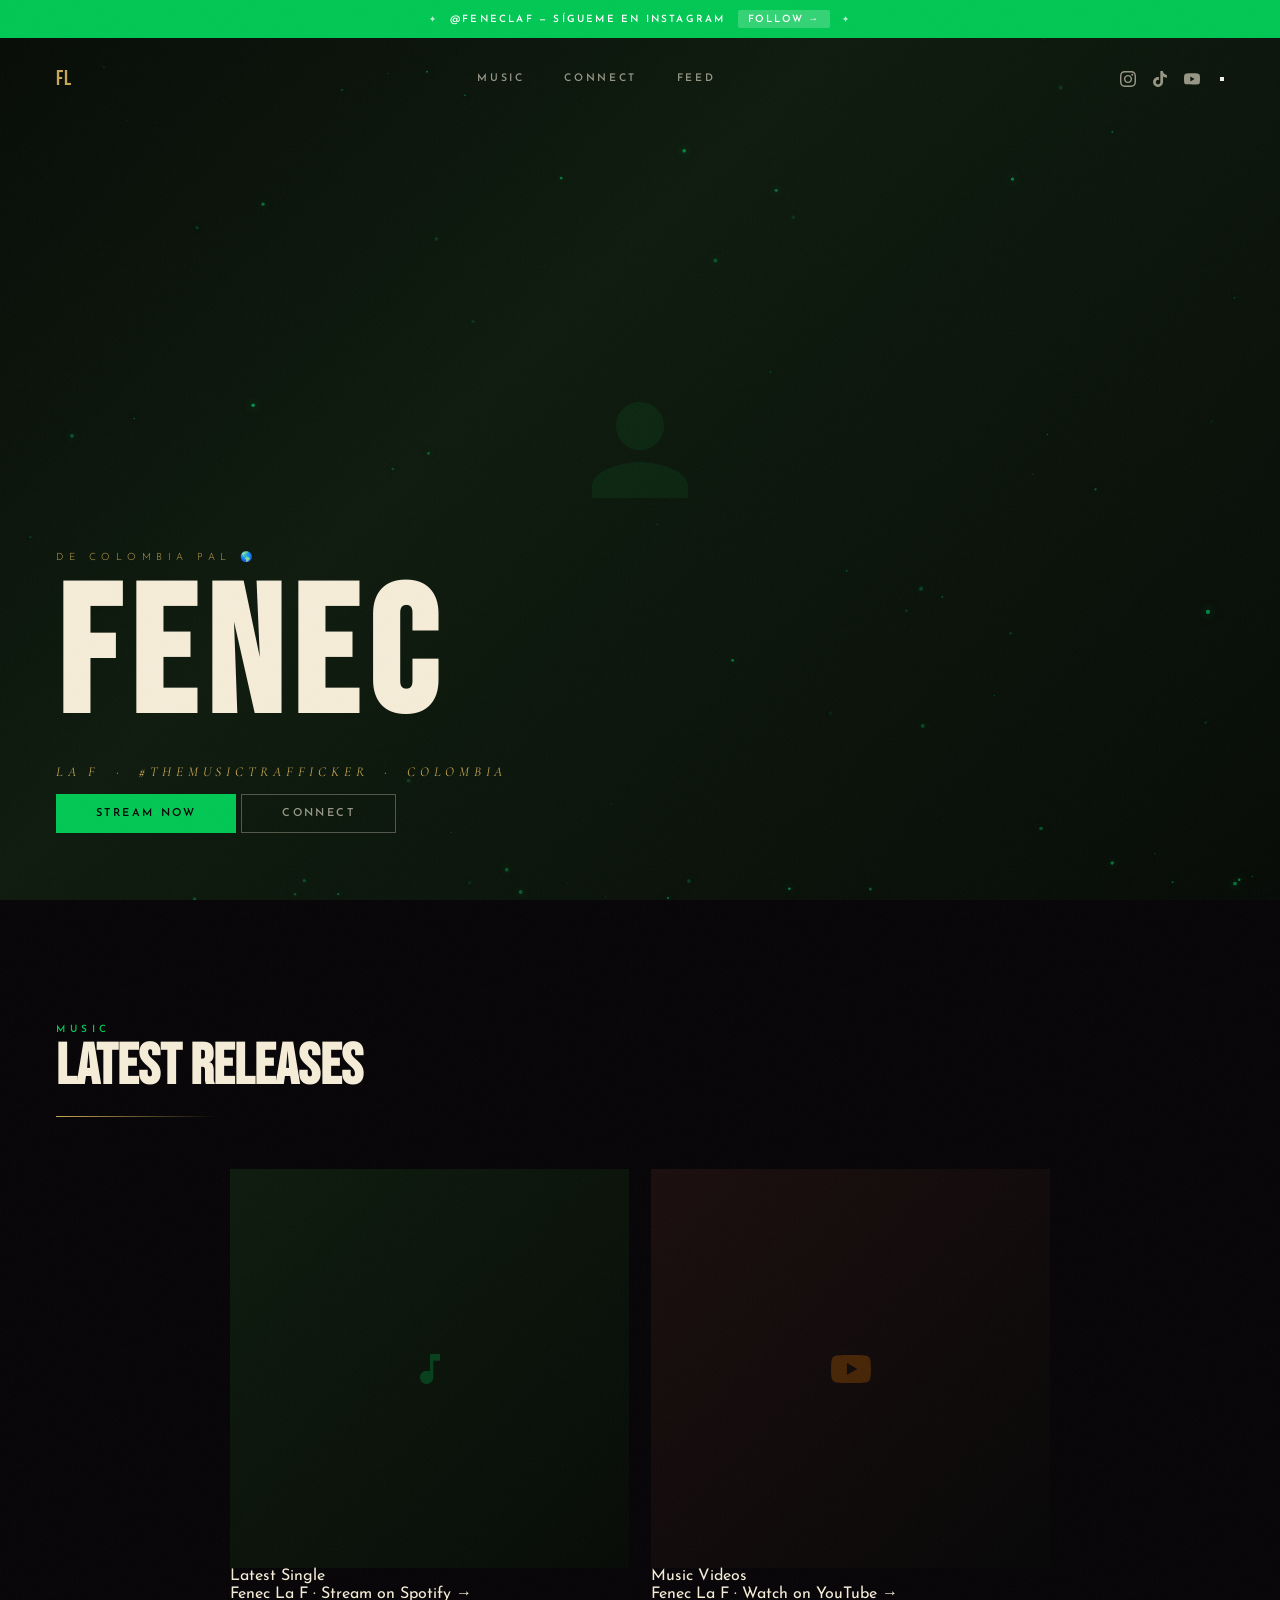
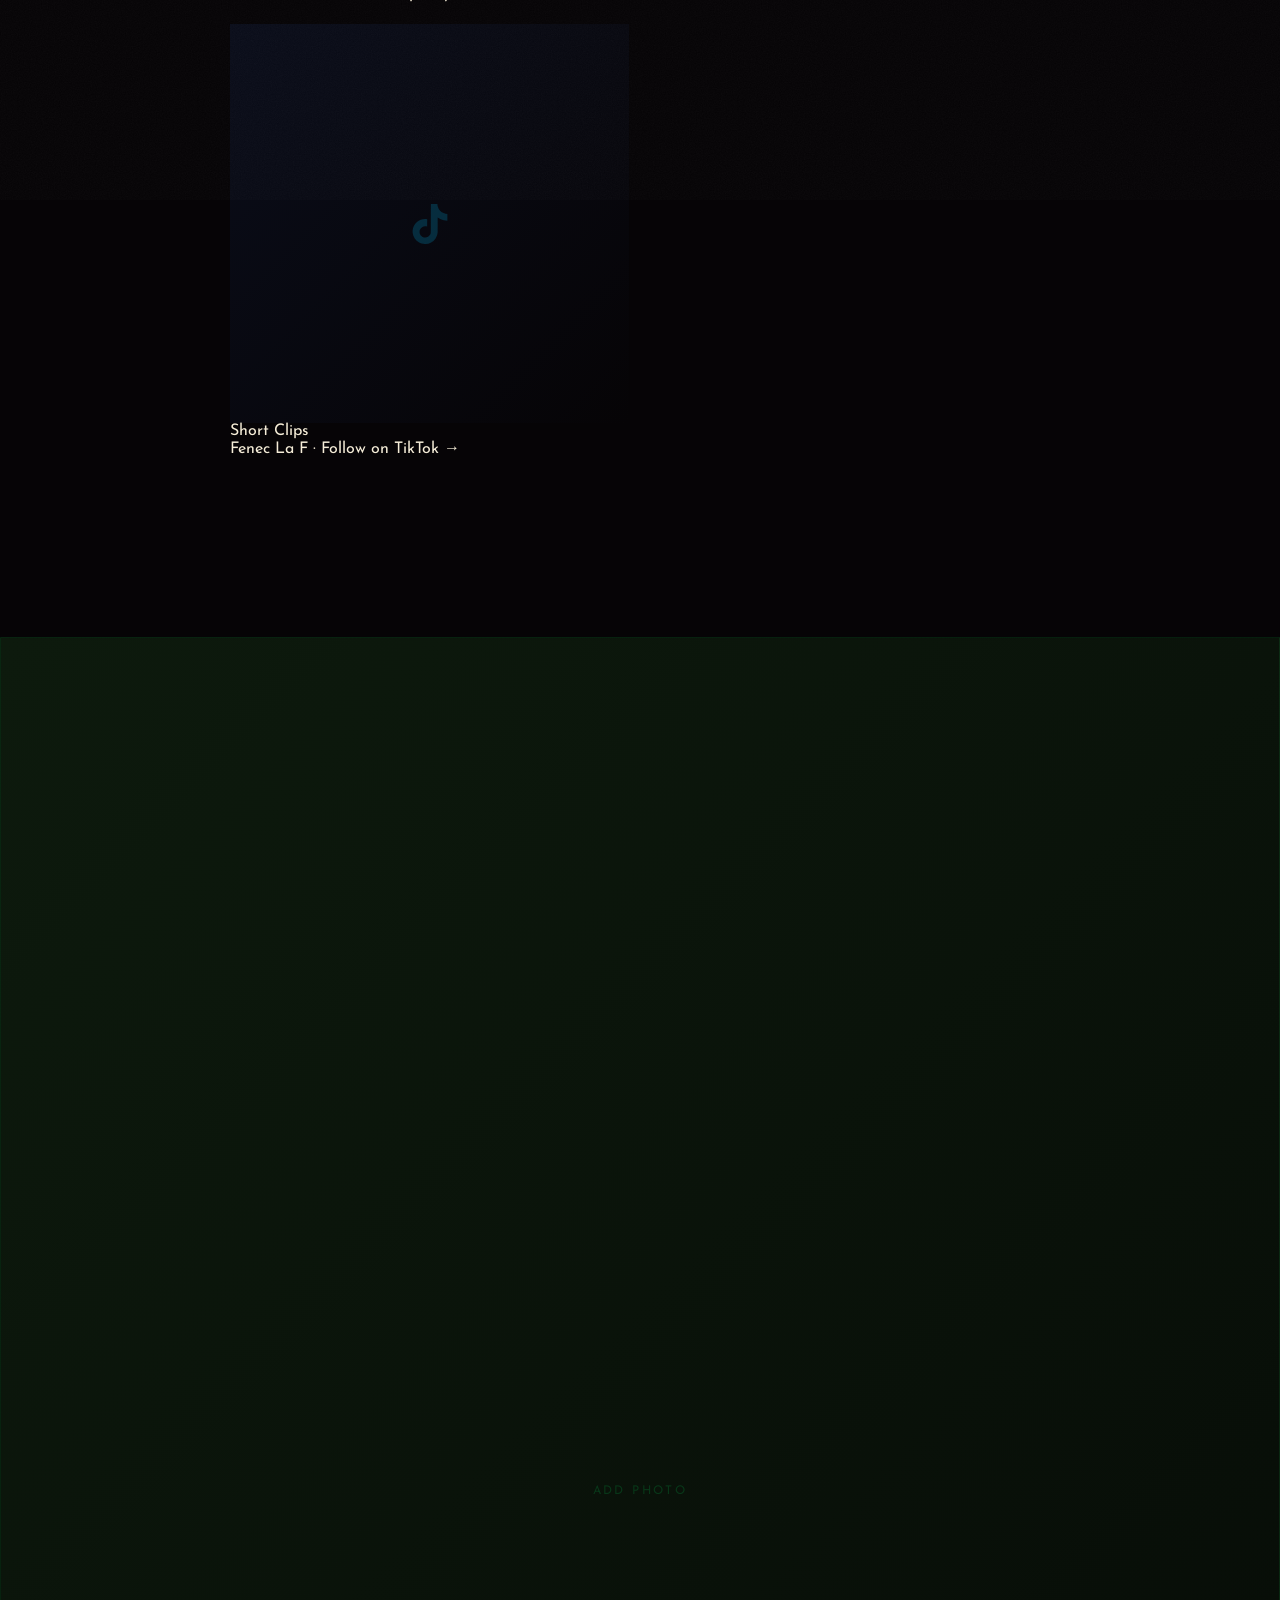
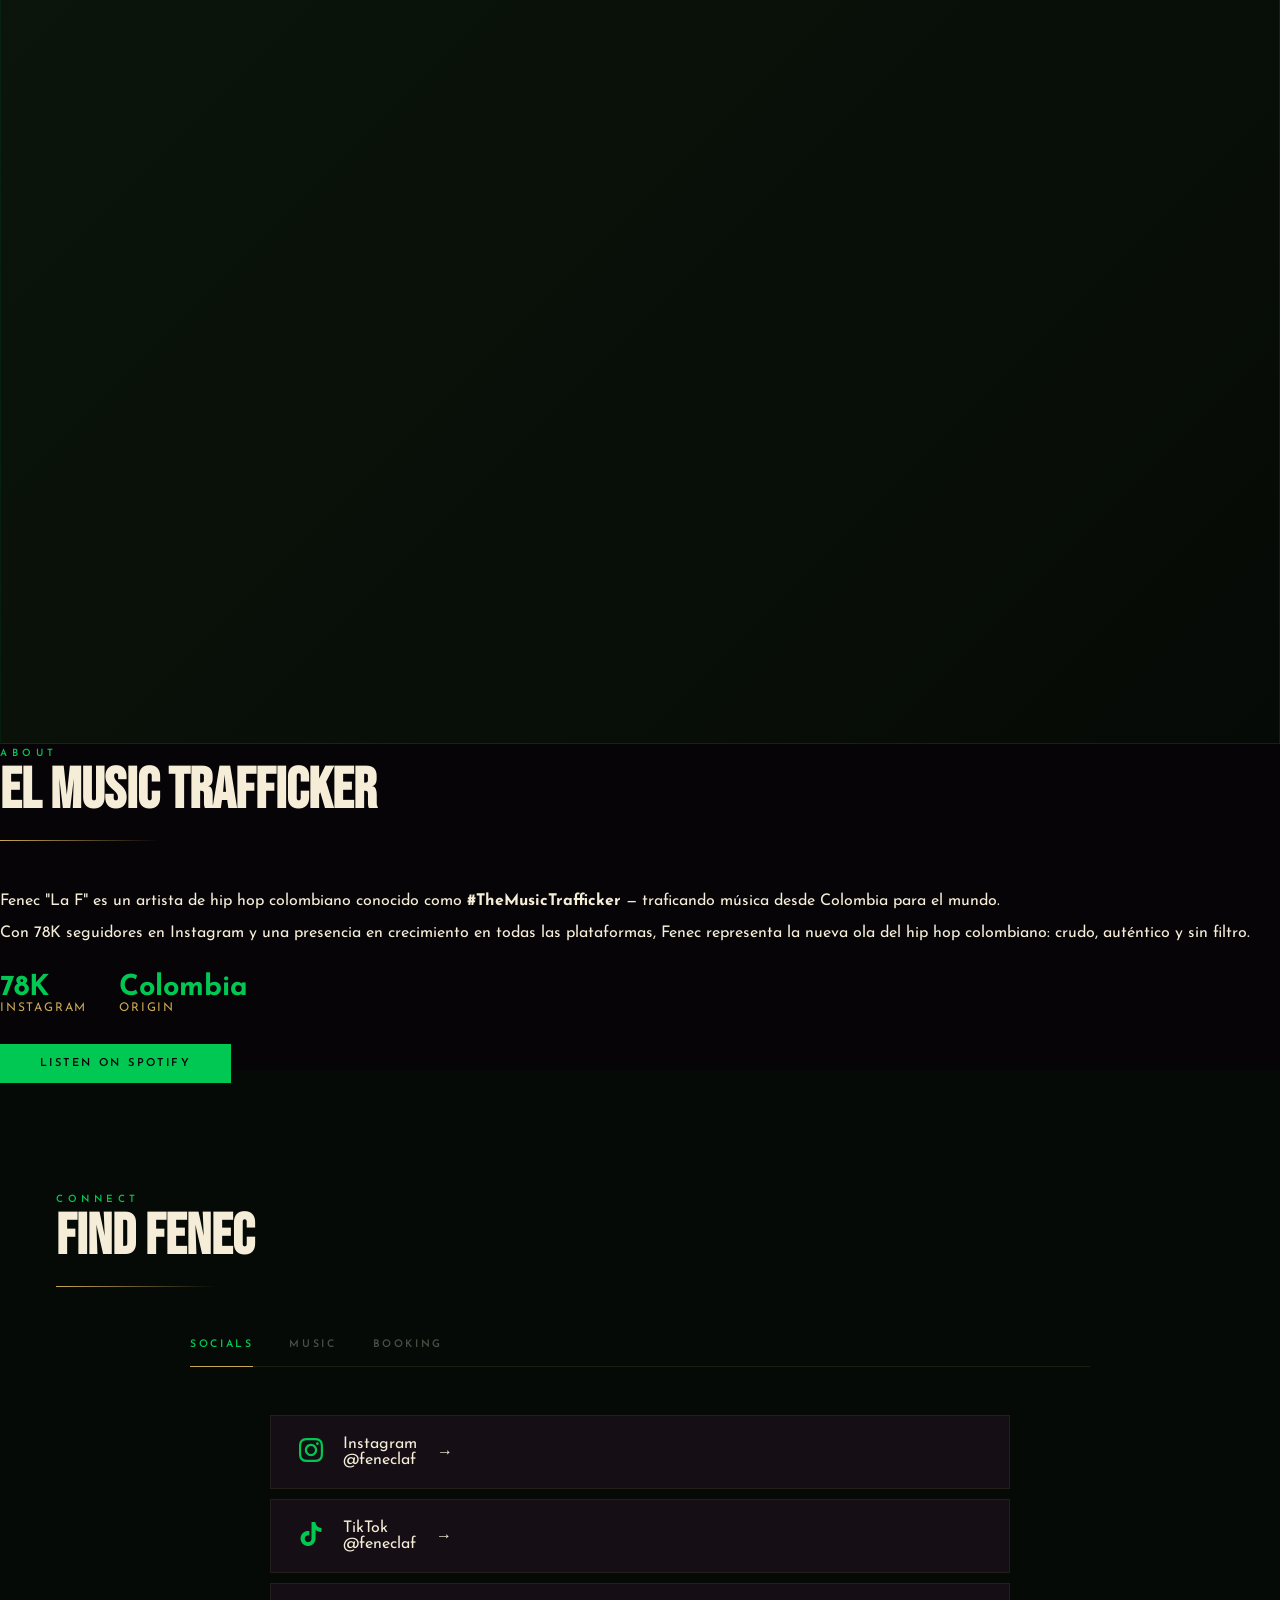
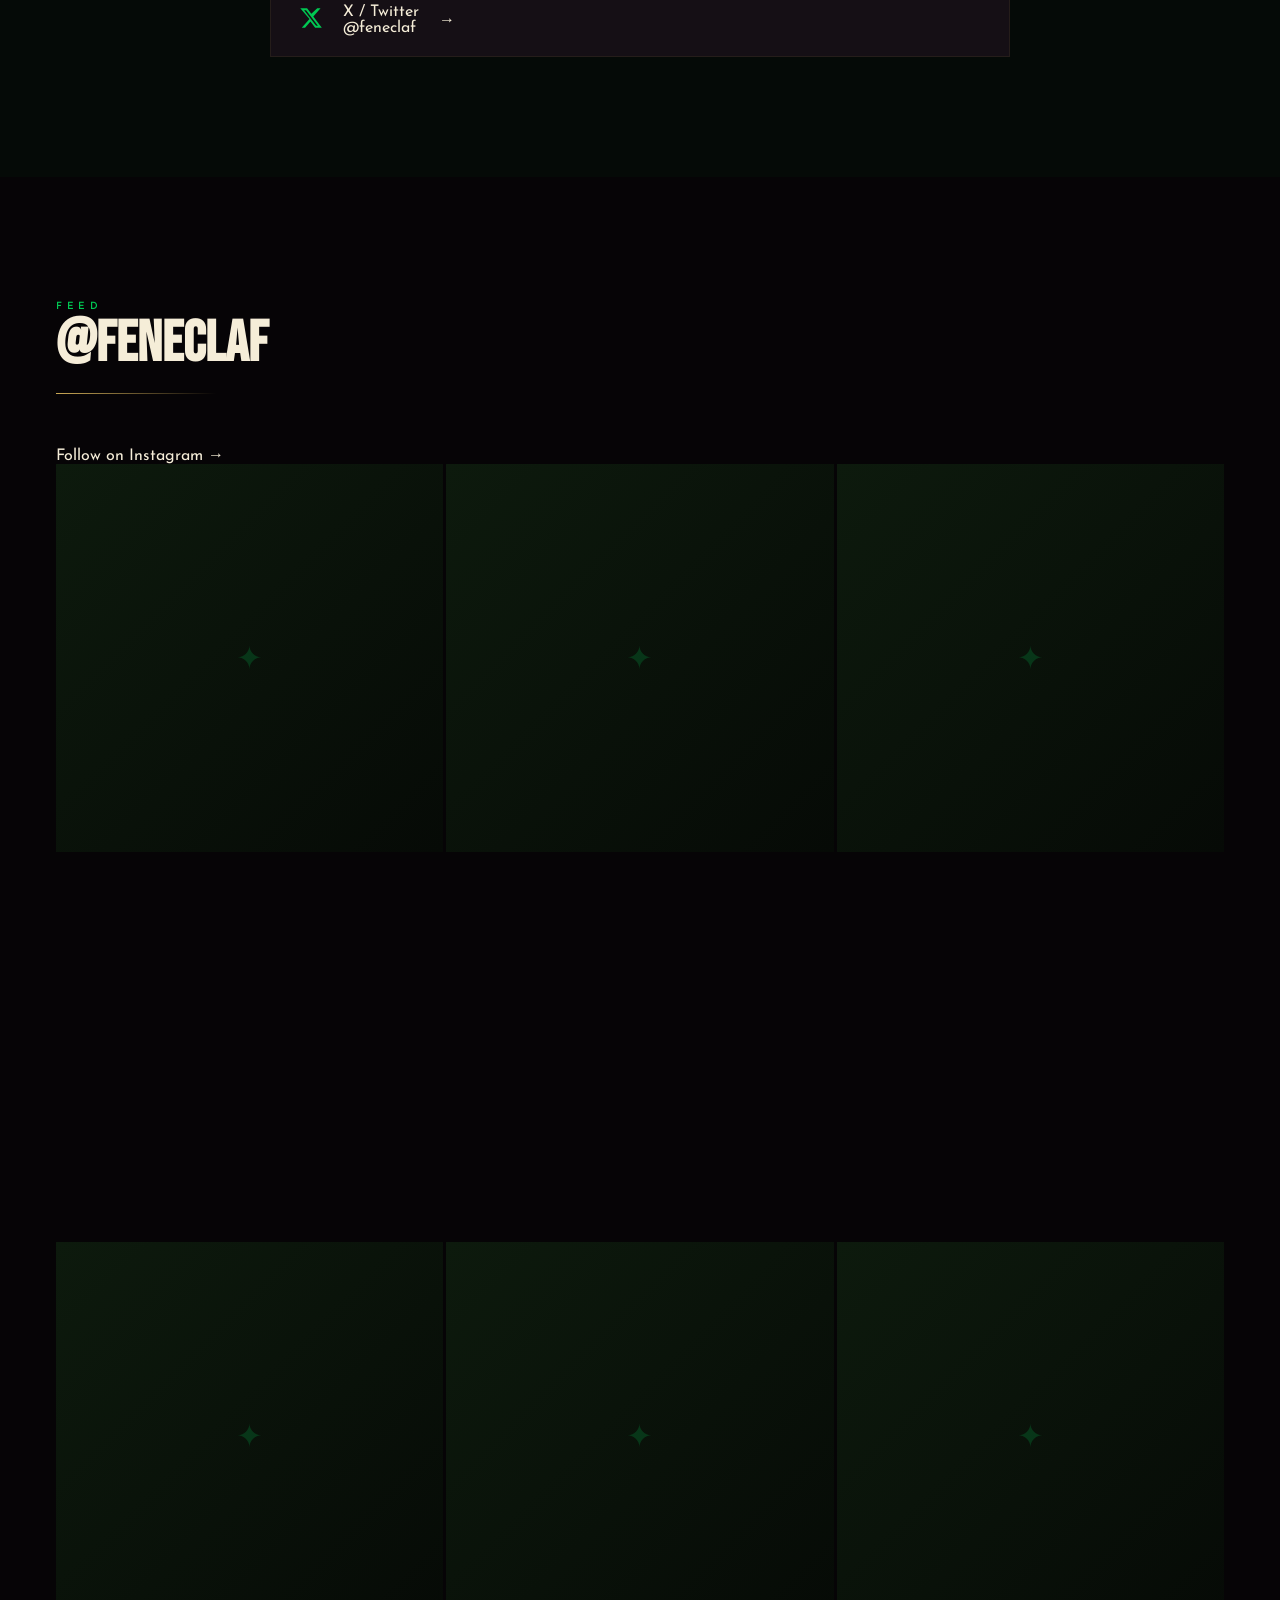
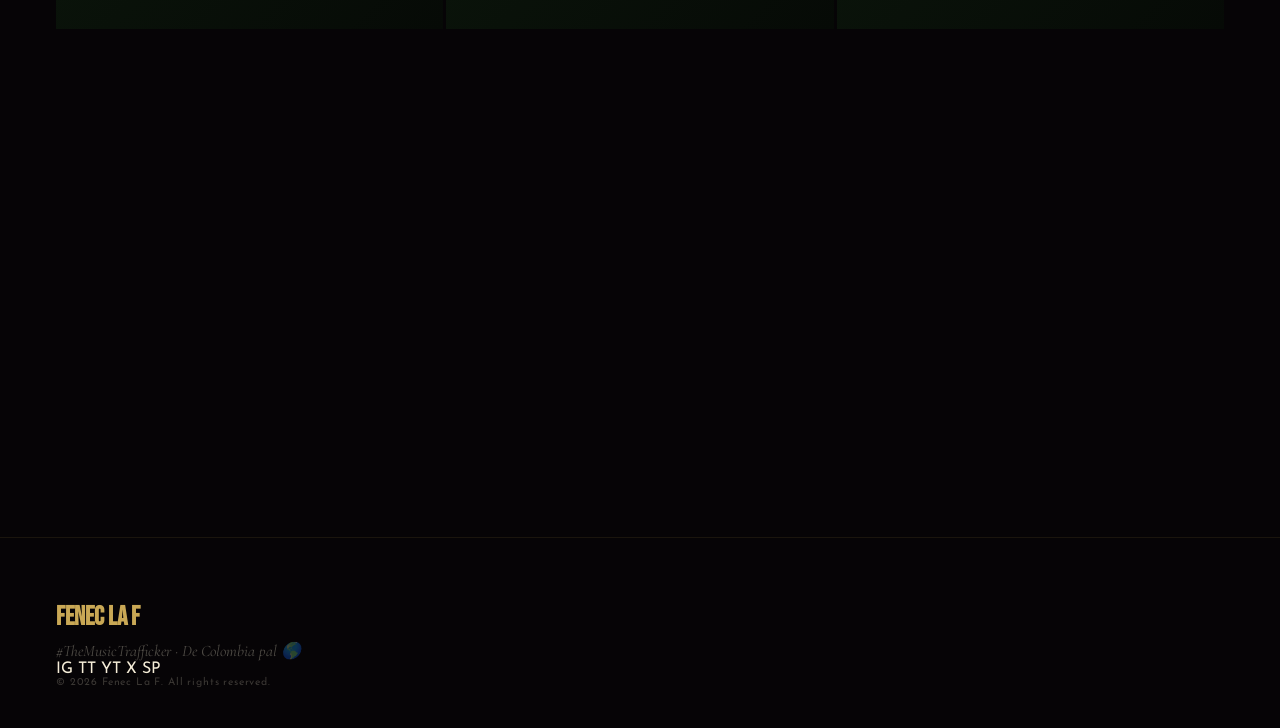
==== fenec-site/index.html @ 01620fe0 "Add fenec-site: complete reskin for Fenec La F Dark green urban palette, all social links confirmed:" ====
<!DOCTYPE html>
<html lang="en">
<head>
  <meta charset="UTF-8">
  <meta name="viewport" content="width=device-width, initial-scale=1.0">
  <title>Fenec La F — Official</title>
  <meta name="description" content="Official website of Fenec 'La F' — Recording Artist from Colombia · #TheMusicTrafficker">
  <meta property="og:title" content="Fenec La F">
  <meta property="og:description" content="Recording Artist · #TheMusicTrafficker · De Colombia pal 🌎">
  <meta property="og:image" content="images/fenec-hero.jpg">
  <meta name="theme-color" content="#060406">

  <link rel="preconnect" href="https://fonts.googleapis.com">
  <link rel="preconnect" href="https://fonts.gstatic.com" crossorigin>
  <link href="https://fonts.googleapis.com/css2?family=Bebas+Neue&family=Cinzel+Decorative:wght@400;700;900&family=Cormorant+Garamond:ital,wght@0,300;0,400;0,600;1,300;1,400;1,600&family=Josefin+Sans:wght@300;400;600&display=swap" rel="stylesheet">
  <link rel="stylesheet" href="css/style.css">
  <style>
    /* ── FENEC OVERRIDES ── */
    :root {
      --green:      #00C853;
      --green-dim:  rgba(0,200,83,0.12);
      --green-glow: rgba(0,200,83,0.40);
    }
    .top-bar { background: var(--green); }
    .hero-name { font-family: 'Bebas Neue', sans-serif; letter-spacing: 0.06em; font-size: clamp(4rem, 14vw, 13rem); }
    .hero-tagline { letter-spacing: 0.35em; font-size: clamp(0.65rem, 1.5vw, 0.85rem); color: var(--gold); text-transform: uppercase; }
    .hero-bg { background: linear-gradient(180deg, #060a06 0%, #0a120a 100%); }
    #cursor { background: var(--green); }
    #cursor-outer { border-color: rgba(0,200,83,0.5); }
    #cursor.link-hover { background: var(--gold); }
    #cursor-outer.link-hover { border-color: rgba(201,168,85,0.5); }
    .section-label { color: var(--green); border-color: var(--green); }
    .btn-primary { background: var(--green); color: #060406; }
    .btn-primary:hover { background: var(--gold); }
    .links-tab.active { border-color: var(--green); color: var(--green); }
    .link-card:hover { border-color: rgba(0,200,83,0.4); }
    .link-card-icon { color: var(--green); }
    .feed-item::after { background: linear-gradient(to top, rgba(0,200,83,0.18), transparent); }
    .music-card:hover { border-color: rgba(0,200,83,0.35); }
    .stat-num { color: var(--green); }
    /* Hero placeholder bg */
    .hero-bg-placeholder {
      position: absolute; inset: 0;
      background: linear-gradient(135deg, #060a06 0%, #0d1a0d 40%, #060a06 100%);
      display: flex; align-items: center; justify-content: center;
    }
    /* Feed placeholder */
    .feed-placeholder {
      width: 100%; aspect-ratio: 1;
      background: linear-gradient(135deg, #0d1a0d, #060a06);
      display: flex; align-items: center; justify-content: center;
      color: rgba(0,200,83,0.2); font-size: 2rem;
    }
  </style>
</head>
<body>

  <div class="grain" aria-hidden="true"></div>
  <div id="cursor" aria-hidden="true"></div>
  <div id="cursor-outer" aria-hidden="true"></div>

  <!-- TOP BAR -->
  <div class="top-bar">
    <a href="https://www.instagram.com/feneclaf/" target="_blank" rel="noopener" class="top-bar-link">
      <span class="top-bar-star">✦</span>
      <span>@feneclaf — Sígueme en Instagram</span>
      <span class="top-bar-cta">Follow →</span>
      <span class="top-bar-star">✦</span>
    </a>
  </div>

  <!-- NAV -->
  <nav id="nav">
    <a href="#" class="nav-logo">FL</a>
    <div class="nav-links">
      <a href="#music">Music</a>
      <a href="#links">Connect</a>
      <a href="#feed">Feed</a>
    </div>
    <div class="nav-right">
      <div class="nav-socials">
        <a href="https://www.instagram.com/feneclaf/" class="nav-social-icon" target="_blank" rel="noopener" title="Instagram">
          <svg viewBox="0 0 24 24" fill="currentColor" width="16" height="16"><path d="M12 2.163c3.204 0 3.584.012 4.85.07 3.252.148 4.771 1.691 4.919 4.919.058 1.265.069 1.645.069 4.849 0 3.205-.012 3.584-.069 4.849-.149 3.225-1.664 4.771-4.919 4.919-1.266.058-1.644.07-4.85.07-3.204 0-3.584-.012-4.849-.07-3.26-.149-4.771-1.699-4.919-4.92-.058-1.265-.07-1.644-.07-4.849 0-3.204.013-3.583.07-4.849.149-3.227 1.664-4.771 4.919-4.919 1.266-.057 1.645-.069 4.849-.069zm0-2.163c-3.259 0-3.667.014-4.947.072-4.358.2-6.78 2.618-6.98 6.98-.059 1.281-.073 1.689-.073 4.948 0 3.259.014 3.668.072 4.948.2 4.358 2.618 6.78 6.98 6.98 1.281.058 1.689.072 4.948.072 3.259 0 3.668-.014 4.948-.072 4.354-.2 6.782-2.618 6.979-6.98.059-1.28.073-1.689.073-4.948 0-3.259-.014-3.667-.072-4.947-.196-4.354-2.617-6.78-6.979-6.98-1.281-.059-1.69-.073-4.949-.073zm0 5.838c-3.403 0-6.162 2.759-6.162 6.162s2.759 6.163 6.162 6.163 6.162-2.759 6.162-6.163c0-3.403-2.759-6.162-6.162-6.162zm0 10.162c-2.209 0-4-1.79-4-4 0-2.209 1.791-4 4-4s4 1.791 4 4c0 2.21-1.791 4-4 4zm6.406-11.845c-.796 0-1.441.645-1.441 1.44s.645 1.44 1.441 1.44c.795 0 1.439-.645 1.439-1.44s-.644-1.44-1.439-1.44z"/></svg>
        </a>
        <a href="https://www.tiktok.com/@feneclaf" class="nav-social-icon" target="_blank" rel="noopener" title="TikTok">
          <svg viewBox="0 0 24 24" fill="currentColor" width="16" height="16"><path d="M12.525.02c1.31-.02 2.61-.01 3.91-.02.08 1.53.63 3.09 1.75 4.17 1.12 1.11 2.7 1.62 4.24 1.79v4.03c-1.44-.05-2.89-.35-4.2-.97-.57-.26-1.1-.59-1.62-.93-.01 2.92.01 5.84-.02 8.75-.08 1.4-.54 2.79-1.35 3.94-1.31 1.92-3.58 3.17-5.91 3.21-1.43.08-2.86-.31-4.08-1.03-2.02-1.19-3.44-3.37-3.65-5.71-.02-.5-.03-1-.01-1.49.18-1.9 1.12-3.72 2.58-4.96 1.66-1.44 3.98-2.13 6.15-1.72.02 1.48-.04 2.96-.04 4.44-.99-.32-2.15-.23-3.02.37-.63.41-1.11 1.04-1.36 1.75-.21.51-.15 1.07-.14 1.61.24 1.64 1.82 3.02 3.5 2.87 1.12-.01 2.19-.66 2.77-1.61.19-.33.4-.67.41-1.06.1-1.79.06-3.57.07-5.36.01-4.03-.01-8.05.02-12.07z"/></svg>
        </a>
        <a href="https://youtube.com/@feneclaf" class="nav-social-icon" target="_blank" rel="noopener" title="YouTube">
          <svg viewBox="0 0 24 24" fill="currentColor" width="16" height="16"><path d="M23.498 6.186a3.016 3.016 0 0 0-2.122-2.136C19.505 3.545 12 3.545 12 3.545s-7.505 0-9.377.505A3.017 3.017 0 0 0 .502 6.186C0 8.07 0 12 0 12s0 3.93.502 5.814a3.016 3.016 0 0 0 2.122 2.136c1.871.505 9.376.505 9.376.505s7.505 0 9.377-.505a3.015 3.015 0 0 0 2.122-2.136C24 15.93 24 12 24 12s0-3.93-.502-5.814zM9.545 15.568V8.432L15.818 12l-6.273 3.568z"/></svg>
        </a>
      </div>
      <button id="mobileToggle" class="mobile-toggle" aria-label="Menu">
        <span></span><span></span><span></span>
      </button>
    </div>
  </nav>

  <!-- HERO -->
  <section class="hero" id="hero">
    <div class="hero-bg">
      <div class="hero-bg-placeholder">
        <!-- Replace with: <img src="images/fenec-hero.jpg" alt="Fenec La F" loading="eager"> -->
        <svg width="120" height="120" viewBox="0 0 24 24" fill="rgba(0,200,83,0.08)"><path d="M12 12c2.7 0 4.8-2.1 4.8-4.8S14.7 2.4 12 2.4 7.2 4.5 7.2 7.2 9.3 12 12 12zm0 2.4c-3.2 0-9.6 1.6-9.6 4.8v2.4h19.2v-2.4c0-3.2-6.4-4.8-9.6-4.8z"/></svg>
      </div>
    </div>
    <canvas id="particles"></canvas>
    <div class="hero-content">
      <p class="hero-eyebrow reveal">De Colombia pal 🌎</p>
      <h1 class="hero-name reveal">FENEC</h1>
      <p class="hero-tagline reveal">LA F &nbsp;·&nbsp; #TheMusicTrafficker &nbsp;·&nbsp; Colombia</p>
      <div class="hero-cta reveal">
        <a href="https://open.spotify.com/artist/7AUhL5r52TeFO0zLB1c1aC" target="_blank" rel="noopener" class="btn-primary">Stream Now</a>
        <a href="#links" class="btn-ghost">Connect</a>
      </div>
    </div>
    <div class="hero-scroll-hint" aria-hidden="true">
      <span>scroll</span>
      <div class="scroll-line"></div>
    </div>
  </section>

  <!-- MUSIC -->
  <section class="music section-pad" id="music">
    <div class="container">
      <div class="section-header reveal">
        <span class="section-label">Music</span>
        <h2 class="section-title">Latest Releases</h2>
      </div>
      <div class="music-grid">
        <a href="https://open.spotify.com/artist/7AUhL5r52TeFO0zLB1c1aC" target="_blank" rel="noopener" class="music-card reveal">
          <div class="music-art">
            <div class="music-art-placeholder" style="background:linear-gradient(135deg,#0d1a0d,#060a06);aspect-ratio:1;display:flex;align-items:center;justify-content:center;">
              <svg width="40" height="40" viewBox="0 0 24 24" fill="rgba(0,200,83,0.25)"><path d="M12 3v10.55c-.59-.34-1.27-.55-2-.55-2.21 0-4 1.79-4 4s1.79 4 4 4 4-1.79 4-4V7h4V3h-6z"/></svg>
            </div>
          </div>
          <div class="music-info">
            <p class="music-title">Latest Single</p>
            <p class="music-meta">Fenec La F · Stream on Spotify →</p>
          </div>
        </a>
        <a href="https://youtube.com/@feneclaf" target="_blank" rel="noopener" class="music-card reveal">
          <div class="music-art">
            <div class="music-art-placeholder" style="background:linear-gradient(135deg,#1a0d0d,#060606);aspect-ratio:1;display:flex;align-items:center;justify-content:center;">
              <svg width="40" height="40" viewBox="0 0 24 24" fill="rgba(200,100,0,0.3)"><path d="M23.498 6.186a3.016 3.016 0 0 0-2.122-2.136C19.505 3.545 12 3.545 12 3.545s-7.505 0-9.377.505A3.017 3.017 0 0 0 .502 6.186C0 8.07 0 12 0 12s0 3.93.502 5.814a3.016 3.016 0 0 0 2.122 2.136c1.871.505 9.376.505 9.376.505s7.505 0 9.377-.505a3.015 3.015 0 0 0 2.122-2.136C24 15.93 24 12 24 12s0-3.93-.502-5.814zM9.545 15.568V8.432L15.818 12l-6.273 3.568z"/></svg>
            </div>
          </div>
          <div class="music-info">
            <p class="music-title">Music Videos</p>
            <p class="music-meta">Fenec La F · Watch on YouTube →</p>
          </div>
        </a>
        <a href="https://www.tiktok.com/@feneclaf" target="_blank" rel="noopener" class="music-card reveal">
          <div class="music-art">
            <div class="music-art-placeholder" style="background:linear-gradient(135deg,#0a0d1a,#060406);aspect-ratio:1;display:flex;align-items:center;justify-content:center;">
              <svg width="40" height="40" viewBox="0 0 24 24" fill="rgba(0,150,200,0.25)"><path d="M12.525.02c1.31-.02 2.61-.01 3.91-.02.08 1.53.63 3.09 1.75 4.17 1.12 1.11 2.7 1.62 4.24 1.79v4.03c-1.44-.05-2.89-.35-4.2-.97-.57-.26-1.1-.59-1.62-.93-.01 2.92.01 5.84-.02 8.75-.08 1.4-.54 2.79-1.35 3.94-1.31 1.92-3.58 3.17-5.91 3.21-1.43.08-2.86-.31-4.08-1.03-2.02-1.19-3.44-3.37-3.65-5.71-.02-.5-.03-1-.01-1.49.18-1.9 1.12-3.72 2.58-4.96 1.66-1.44 3.98-2.13 6.15-1.72.02 1.48-.04 2.96-.04 4.44-.99-.32-2.15-.23-3.02.37-.63.41-1.11 1.04-1.36 1.75-.21.51-.15 1.07-.14 1.61.24 1.64 1.82 3.02 3.5 2.87 1.12-.01 2.19-.66 2.77-1.61.19-.33.4-.67.41-1.06.1-1.79.06-3.57.07-5.36.01-4.03-.01-8.05.02-12.07z"/></svg>
            </div>
          </div>
          <div class="music-info">
            <p class="music-title">Short Clips</p>
            <p class="music-meta">Fenec La F · Follow on TikTok →</p>
          </div>
        </a>
      </div>
    </div>
  </section>

  <!-- BIO -->
  <section class="editorial section-pad" id="bio">
    <div class="container editorial-grid">
      <div class="editorial-img reveal">
        <div style="width:100%;aspect-ratio:3/4;background:linear-gradient(135deg,#0d1a0d,#060a06);display:flex;align-items:center;justify-content:center;border:1px solid rgba(0,200,83,0.1);">
          <!-- Replace with: <img src="images/fenec-editorial.jpg" alt="Fenec La F"> -->
          <span style="color:rgba(0,200,83,0.2);font-size:0.75rem;letter-spacing:0.2em;text-transform:uppercase;">Add Photo</span>
        </div>
      </div>
      <div class="editorial-text reveal">
        <span class="section-label">About</span>
        <h2 class="section-title">El Music Trafficker</h2>
        <p class="editorial-body">
          Fenec "La F" es un artista de hip hop colombiano conocido como <strong>#TheMusicTrafficker</strong> — traficando música desde Colombia para el mundo.
        </p>
        <p class="editorial-body" style="margin-top:1rem;">
          Con 78K seguidores en Instagram y una presencia en crecimiento en todas las plataformas, Fenec representa la nueva ola del hip hop colombiano: crudo, auténtico y sin filtro.
        </p>
        <div class="editorial-stats" style="margin-top:2rem;display:flex;gap:2rem;">
          <div>
            <p class="stat-num" style="font-size:1.8rem;font-weight:700;color:var(--green);">78K</p>
            <p style="font-size:0.75rem;letter-spacing:0.15em;color:var(--gold);text-transform:uppercase;">Instagram</p>
          </div>
          <div>
            <p class="stat-num" style="font-size:1.8rem;font-weight:700;color:var(--green);">Colombia</p>
            <p style="font-size:0.75rem;letter-spacing:0.15em;color:var(--gold);text-transform:uppercase;">Origin</p>
          </div>
        </div>
        <div style="margin-top:2.5rem;">
          <a href="https://open.spotify.com/artist/7AUhL5r52TeFO0zLB1c1aC" target="_blank" rel="noopener" class="btn-primary">Listen on Spotify</a>
        </div>
      </div>
    </div>
  </section>

  <!-- CONNECT / LINKS -->
  <section class="links section-pad" id="links">
    <div class="container">
      <div class="section-header reveal">
        <span class="section-label">Connect</span>
        <h2 class="section-title">Find Fenec</h2>
      </div>
      <div class="links-tabs reveal" role="tablist">
        <button class="links-tab active" data-tab="socials" role="tab" aria-selected="true">Socials</button>
        <button class="links-tab" data-tab="music" role="tab" aria-selected="false">Music</button>
        <button class="links-tab" data-tab="booking" role="tab" aria-selected="false">Booking</button>
      </div>

      <div id="links-panel-socials" class="links-tab-panel active">
        <div class="links-grid">
          <a href="https://www.instagram.com/feneclaf/" target="_blank" rel="noopener" class="link-card">
            <div class="link-card-icon">
              <svg viewBox="0 0 24 24" fill="currentColor" width="24" height="24"><path d="M12 2.163c3.204 0 3.584.012 4.85.07 3.252.148 4.771 1.691 4.919 4.919.058 1.265.069 1.645.069 4.849 0 3.205-.012 3.584-.069 4.849-.149 3.225-1.664 4.771-4.919 4.919-1.266.058-1.644.07-4.85.07-3.204 0-3.584-.012-4.849-.07-3.26-.149-4.771-1.699-4.919-4.92-.058-1.265-.07-1.644-.07-4.849 0-3.204.013-3.583.07-4.849.149-3.227 1.664-4.771 4.919-4.919 1.266-.057 1.645-.069 4.849-.069zm0-2.163c-3.259 0-3.667.014-4.947.072-4.358.2-6.78 2.618-6.98 6.98-.059 1.281-.073 1.689-.073 4.948 0 3.259.014 3.668.072 4.948.2 4.358 2.618 6.78 6.98 6.98 1.281.058 1.689.072 4.948.072 3.259 0 3.668-.014 4.948-.072 4.354-.2 6.782-2.618 6.979-6.98.059-1.28.073-1.689.073-4.948 0-3.259-.014-3.667-.072-4.947-.196-4.354-2.617-6.78-6.979-6.98-1.281-.059-1.69-.073-4.949-.073zm0 5.838c-3.403 0-6.162 2.759-6.162 6.162s2.759 6.163 6.162 6.163 6.162-2.759 6.162-6.163c0-3.403-2.759-6.162-6.162-6.162zm0 10.162c-2.209 0-4-1.79-4-4 0-2.209 1.791-4 4-4s4 1.791 4 4c0 2.21-1.791 4-4 4zm6.406-11.845c-.796 0-1.441.645-1.441 1.44s.645 1.44 1.441 1.44c.795 0 1.439-.645 1.439-1.44s-.644-1.44-1.439-1.44z"/></svg>
            </div>
            <div class="link-card-text">
              <p class="link-card-name">Instagram</p>
              <p class="link-card-handle">@feneclaf</p>
            </div>
            <span class="link-card-arrow">→</span>
          </a>
          <a href="https://www.tiktok.com/@feneclaf" target="_blank" rel="noopener" class="link-card">
            <div class="link-card-icon">
              <svg viewBox="0 0 24 24" fill="currentColor" width="24" height="24"><path d="M12.525.02c1.31-.02 2.61-.01 3.91-.02.08 1.53.63 3.09 1.75 4.17 1.12 1.11 2.7 1.62 4.24 1.79v4.03c-1.44-.05-2.89-.35-4.2-.97-.57-.26-1.1-.59-1.62-.93-.01 2.92.01 5.84-.02 8.75-.08 1.4-.54 2.79-1.35 3.94-1.31 1.92-3.58 3.17-5.91 3.21-1.43.08-2.86-.31-4.08-1.03-2.02-1.19-3.44-3.37-3.65-5.71-.02-.5-.03-1-.01-1.49.18-1.9 1.12-3.72 2.58-4.96 1.66-1.44 3.98-2.13 6.15-1.72.02 1.48-.04 2.96-.04 4.44-.99-.32-2.15-.23-3.02.37-.63.41-1.11 1.04-1.36 1.75-.21.51-.15 1.07-.14 1.61.24 1.64 1.82 3.02 3.5 2.87 1.12-.01 2.19-.66 2.77-1.61.19-.33.4-.67.41-1.06.1-1.79.06-3.57.07-5.36.01-4.03-.01-8.05.02-12.07z"/></svg>
            </div>
            <div class="link-card-text">
              <p class="link-card-name">TikTok</p>
              <p class="link-card-handle">@feneclaf</p>
            </div>
            <span class="link-card-arrow">→</span>
          </a>
          <a href="https://x.com/feneclaf" target="_blank" rel="noopener" class="link-card">
            <div class="link-card-icon">
              <svg viewBox="0 0 24 24" fill="currentColor" width="24" height="24"><path d="M18.244 2.25h3.308l-7.227 8.26 8.502 11.24H16.17l-4.714-6.231-5.401 6.231H2.748l7.73-8.835L1.254 2.25H8.08l4.253 5.622zm-1.161 17.52h1.833L7.084 4.126H5.117z"/></svg>
            </div>
            <div class="link-card-text">
              <p class="link-card-name">X / Twitter</p>
              <p class="link-card-handle">@feneclaf</p>
            </div>
            <span class="link-card-arrow">→</span>
          </a>
        </div>
      </div>

      <div id="links-panel-music" class="links-tab-panel">
        <div class="links-grid">
          <a href="https://open.spotify.com/artist/7AUhL5r52TeFO0zLB1c1aC" target="_blank" rel="noopener" class="link-card">
            <div class="link-card-icon" style="color:#1DB954;">
              <svg viewBox="0 0 24 24" fill="currentColor" width="24" height="24"><path d="M12 0C5.4 0 0 5.4 0 12s5.4 12 12 12 12-5.4 12-12S18.66 0 12 0zm5.521 17.34c-.24.359-.66.48-1.021.24-2.82-1.74-6.36-2.101-10.561-1.141-.418.122-.779-.179-.899-.539-.12-.421.18-.78.54-.9 4.56-1.021 8.52-.6 11.64 1.32.42.18.479.659.301 1.02zm1.44-3.3c-.301.42-.841.6-1.262.3-3.239-1.98-8.159-2.58-11.939-1.38-.479.12-1.02-.12-1.14-.6-.12-.48.12-1.021.6-1.141C9.6 9.9 15 10.561 18.72 12.84c.361.181.54.78.241 1.2zm.12-3.36C15.24 8.4 8.82 8.16 5.16 9.301c-.6.179-1.2-.181-1.38-.721-.18-.601.18-1.2.72-1.381 4.26-1.26 11.28-1.02 15.721 1.621.539.3.719 1.02.419 1.56-.299.421-1.02.599-1.559.3z"/></svg>
            </div>
            <div class="link-card-text">
              <p class="link-card-name">Spotify</p>
              <p class="link-card-handle">Fenec La F</p>
            </div>
            <span class="link-card-arrow">→</span>
          </a>
          <a href="https://youtube.com/@feneclaf" target="_blank" rel="noopener" class="link-card">
            <div class="link-card-icon" style="color:#FF0000;">
              <svg viewBox="0 0 24 24" fill="currentColor" width="24" height="24"><path d="M23.498 6.186a3.016 3.016 0 0 0-2.122-2.136C19.505 3.545 12 3.545 12 3.545s-7.505 0-9.377.505A3.017 3.017 0 0 0 .502 6.186C0 8.07 0 12 0 12s0 3.93.502 5.814a3.016 3.016 0 0 0 2.122 2.136c1.871.505 9.376.505 9.376.505s7.505 0 9.377-.505a3.015 3.015 0 0 0 2.122-2.136C24 15.93 24 12 24 12s0-3.93-.502-5.814zM9.545 15.568V8.432L15.818 12l-6.273 3.568z"/></svg>
            </div>
            <div class="link-card-text">
              <p class="link-card-name">YouTube</p>
              <p class="link-card-handle">@feneclaf</p>
            </div>
            <span class="link-card-arrow">→</span>
          </a>
        </div>
      </div>

      <div id="links-panel-booking" class="links-tab-panel">
        <div class="links-grid">
          <a href="mailto:Managementfenec@gmail.com" class="link-card">
            <div class="link-card-icon">
              <svg viewBox="0 0 24 24" fill="currentColor" width="24" height="24"><path d="M20 4H4c-1.1 0-2 .9-2 2v12c0 1.1.9 2 2 2h16c1.1 0 2-.9 2-2V6c0-1.1-.9-2-2-2zm0 4l-8 5-8-5V6l8 5 8-5v2z"/></svg>
            </div>
            <div class="link-card-text">
              <p class="link-card-name">Booking & Management</p>
              <p class="link-card-handle">Managementfenec@gmail.com</p>
            </div>
            <span class="link-card-arrow">→</span>
          </a>
        </div>
      </div>
    </div>
  </section>

  <!-- FEED -->
  <section class="feed section-pad" id="feed">
    <div class="container">
      <div class="section-header reveal">
        <span class="section-label">Feed</span>
        <h2 class="section-title">@feneclaf</h2>
        <a href="https://www.instagram.com/feneclaf/" target="_blank" rel="noopener" class="section-link">Follow on Instagram →</a>
      </div>
      <div class="feed-grid">
        <a href="https://www.instagram.com/feneclaf/" target="_blank" rel="noopener" class="feed-item reveal">
          <div class="feed-placeholder">✦</div>
        </a>
        <a href="https://www.instagram.com/feneclaf/" target="_blank" rel="noopener" class="feed-item reveal">
          <div class="feed-placeholder">✦</div>
        </a>
        <a href="https://www.instagram.com/feneclaf/" target="_blank" rel="noopener" class="feed-item reveal">
          <div class="feed-placeholder">✦</div>
        </a>
        <a href="https://www.instagram.com/feneclaf/" target="_blank" rel="noopener" class="feed-item reveal">
          <div class="feed-placeholder">✦</div>
        </a>
        <a href="https://www.instagram.com/feneclaf/" target="_blank" rel="noopener" class="feed-item reveal">
          <div class="feed-placeholder">✦</div>
        </a>
        <a href="https://www.instagram.com/feneclaf/" target="_blank" rel="noopener" class="feed-item reveal">
          <div class="feed-placeholder">✦</div>
        </a>
      </div>
    </div>
  </section>

  <!-- FOOTER -->
  <footer class="footer">
    <div class="container footer-inner">
      <p class="footer-logo">FENEC LA F</p>
      <p class="footer-tagline">#TheMusicTrafficker · De Colombia pal 🌎</p>
      <div class="footer-socials">
        <a href="https://www.instagram.com/feneclaf/" target="_blank" rel="noopener">IG</a>
        <a href="https://www.tiktok.com/@feneclaf" target="_blank" rel="noopener">TT</a>
        <a href="https://youtube.com/@feneclaf" target="_blank" rel="noopener">YT</a>
        <a href="https://x.com/feneclaf" target="_blank" rel="noopener">X</a>
        <a href="https://open.spotify.com/artist/7AUhL5r52TeFO0zLB1c1aC" target="_blank" rel="noopener">SP</a>
      </div>
      <p class="footer-copy">© 2026 Fenec La F. All rights reserved.</p>
    </div>
  </footer>

  <script src="js/main.js"></script>
</body>
</html>
---- fenec-site/css/style.css ----
/* ============================================================
   FENEC LA F — THE MUSIC TRAFFICKER
   Cinzel Decorative / Cormorant Garamond / Josefin Sans
   ============================================================ */

:root {
  --black:      #060406;
  --dark:      #050A07;
  --dark-2:     #150F15;
  --dark-3:     #1C141C;
  --gold:       #C9A855;
  --gold-lt:    #E8D080;
  --gold-dim:   rgba(201,168,85,0.12);
  --gold-glow:  rgba(201,168,85,0.35);
  --green:       #00C853;
  --pink-dim:   rgba(0,200,83,0.12);
  --pink-glow:  rgba(0,200,83,0.4);
  --cream:      #F5EDD8;
  --cream-60:   rgba(245,237,216,0.6);
  --cream-30:   rgba(245,237,216,0.3);
}

/* ─── RESET ─────────────────────────────────────────────── */
*,*::before,*::after { box-sizing:border-box; margin:0; padding:0; }
html { scroll-behavior:smooth; }

body {
  background: var(--black);
  color: var(--cream);
  font-family: 'Josefin Sans', sans-serif;
  overflow-x: hidden;
  cursor: none;
}

img { display:block; max-width:100%; }
a { text-decoration:none; color:inherit; }

/* ─── GRAIN OVERLAY ─────────────────────────────────────── */
.grain {
  position: fixed;
  top: -100%; left: -100%;
  width: 300%; height: 300%;
  pointer-events: none;
  z-index: 9000;
  opacity: 0.04;
  background-image: url("data:image/svg+xml,%3Csvg xmlns='http://www.w3.org/2000/svg' width='200' height='200'%3E%3Cfilter id='n'%3E%3CfeTurbulence type='fractalNoise' baseFrequency='0.75' numOctaves='4' stitchTiles='stitch'/%3E%3CfeColorMatrix type='saturate' values='0'/%3E%3C/filter%3E%3Crect width='200' height='200' filter='url(%23n)'/%3E%3C/svg%3E");
  background-size: 180px 180px;
  animation: grain 0.45s steps(1) infinite;
}
@keyframes grain {
  0%   { transform: translate(0,0); }
  20%  { transform: translate(-2%,-2%); }
  40%  { transform: translate(-4%,2%); }
  60%  { transform: translate(2%,-4%); }
  80%  { transform: translate(-2%,4%); }
  100% { transform: translate(4%,-2%); }
}

/* ─── CUSTOM CURSOR ─────────────────────────────────────── */
#cursor {
  position: fixed;
  width: 8px; height: 8px;
  background: var(--gold);
  border-radius: 50%;
  pointer-events: none;
  z-index: 9999;
  margin-left: -4px; margin-top: -4px;
  transition: width 0.2s, height 0.2s, background 0.2s, margin 0.2s;
  will-change: transform;
}
#cursor-outer {
  position: fixed;
  width: 38px; height: 38px;
  border: 1.5px solid rgba(201,168,85,0.5);
  border-radius: 50%;
  pointer-events: none;
  z-index: 9998;
  margin-left: -19px; margin-top: -19px;
  transition: width 0.3s, height 0.3s, border-color 0.3s, margin 0.3s;
  will-change: transform;
}
#cursor.link-hover { width:14px; height:14px; margin:-7px 0 0 -7px; background:var(--pink); }
#cursor-outer.link-hover { width:56px; height:56px; margin:-28px 0 0 -28px; border-color:rgba(0,200,83,0.45); }
@media (hover:none) { #cursor,#cursor-outer { display:none; } * { cursor:auto !important; } }

/* ─── TOP BAR ────────────────────────────────────────────── */
.top-bar {
  position: fixed;
  top: 0; left: 0; right: 0;
  z-index: 600;
  background: var(--pink);
  height: 38px;
  display: flex;
  align-items: center;
  justify-content: center;
  overflow: hidden;
}
.top-bar-link {
  display: flex;
  align-items: center;
  gap: 12px;
  font-family: 'Josefin Sans', sans-serif;
  font-size: 10px;
  font-weight: 600;
  letter-spacing: 0.22em;
  text-transform: uppercase;
  color: white;
  cursor: none;
  transition: opacity 0.2s;
}
.top-bar-link:hover { opacity: 0.85; }
.top-bar-star { opacity: 0.7; font-size: 8px; }
.top-bar-cta {
  background: rgba(255,255,255,0.2);
  padding: 3px 10px;
  border-radius: 2px;
  letter-spacing: 0.18em;
}

/* ─── NAV ────────────────────────────────────────────────── */
#nav {
  position: fixed;
  top: 38px; left: 0; right: 0;
  z-index: 500;
  display: flex;
  align-items: center;
  justify-content: space-between;
  padding: 28px 56px;
  transition: padding 0.4s ease, background 0.4s ease, backdrop-filter 0.4s ease;
}
#nav.scrolled {
  top: 38px;
  padding: 16px 56px;
  background: rgba(6,4,6,0.88);
  backdrop-filter: blur(20px);
  -webkit-backdrop-filter: blur(20px);
  border-bottom: 1px solid rgba(201,168,85,0.1);
}
.nav-logo {
  font-family: 'Bebas Neue', sans-serif;
  font-size: 21px;
  color: var(--gold);
  letter-spacing: 0.06em;
  cursor: none;
}
.nav-links {
  display: flex;
  align-items: center;
  gap: 40px;
}
.nav-links a {
  font-size: 10.5px;
  font-weight: 600;
  letter-spacing: 0.25em;
  text-transform: uppercase;
  color: var(--cream-60);
  cursor: none;
  transition: color 0.3s;
}
.nav-links a:hover { color: var(--gold); }
.nav-right {
  display: flex;
  align-items: center;
  gap: 20px;
}
.nav-socials {
  display: flex;
  align-items: center;
  gap: 16px;
}
.nav-social-icon {
  color: var(--cream-60);
  transition: color 0.3s, transform 0.2s;
  cursor: none;
  display: flex;
  align-items: center;
}
.nav-social-icon:hover { color: var(--gold); transform: translateY(-2px); }
.nav-social-icon.fanvue-icon {
  color: var(--pink);
  animation: fv-pulse 2.4s ease-in-out infinite;
}
.nav-social-icon.fanvue-icon:hover {
  color: #fff;
  filter: drop-shadow(0 0 10px rgba(0,200,83,1)) drop-shadow(0 0 18px rgba(201,168,85,0.5));
  transform: translateY(-2px) scale(1.15);
  animation: none;
}
@keyframes fv-pulse {
  0%, 100% { filter: drop-shadow(0 0 3px rgba(0,200,83,0.5)); }
  50% { filter: drop-shadow(0 0 9px rgba(0,200,83,0.95)) drop-shadow(0 0 18px rgba(201,168,85,0.4)); }
}
.nav-links .nav-cta,
.nav-right .nav-cta {
  padding: 8px 20px;
  border: 1px solid rgba(0,200,83,0.5);
  color: var(--pink);
  transition: all 0.3s;
  font-size: 10.5px;
  font-weight: 600;
  letter-spacing: 0.2em;
  text-transform: uppercase;
  cursor: none;
  white-space: nowrap;
}
.nav-links .nav-cta:hover,
.nav-right .nav-cta:hover { background: var(--pink); color: white; border-color:var(--pink); }
.nav-mobile-toggle { display:none; }

/* ─── HERO ───────────────────────────────────────────────── */
#hero {
  position: relative;
  width: 100%;
  height: 100vh;
  min-height: 680px;
  overflow: hidden;
  display: flex;
  align-items: flex-end;
}
.hero-bg {
  position: absolute;
  inset: 0;
  z-index: 0;
}
.hero-bg img {
  width: 100%; height: 100%;
  object-fit: cover;
  object-position: center 12%;
  filter: brightness(0.92) saturate(1.1);
  transform-origin: center;
}
.hero-overlay {
  position: absolute;
  inset: 0;
  z-index: 1;
  background: linear-gradient(
    to top,
    rgba(6,4,6,0.95) 0%,
    rgba(6,4,6,0.4) 30%,
    rgba(6,4,6,0.05) 60%,
    rgba(6,4,6,0) 100%
  );
}
#particles {
  position: absolute;
  inset: 0;
  z-index: 2;
  pointer-events: none;
}
.hero-content {
  position: relative;
  z-index: 3;
  padding: 0 56px 80px;
  width: 100%;
  max-width: 900px;
}
.hero-eyebrow {
  font-size: 10px;
  font-weight: 300;
  letter-spacing: 0.55em;
  text-transform: uppercase;
  color: var(--gold);
  margin-bottom: 18px;
  opacity: 0;
  animation: fadeUp 0.9s ease 0.3s forwards;
}
.hero-name {
  font-family: 'Bebas Neue', sans-serif;
  line-height: 0.88;
  margin-bottom: 24px;
}
.name-mia {
  display: block;
  font-size: clamp(72px, 14vw, 200px);
  font-weight: 900;
  color: var(--cream);
  opacity: 0;
  animation: fadeUp 0.9s ease 0.5s forwards;
}
.name-bandida {
  display: block;
  font-size: clamp(26px, 5.2vw, 74px);
  font-weight: 700;
  letter-spacing: 0.32em;
  color: transparent;
  -webkit-text-stroke: 1.5px var(--gold);
  opacity: 0;
  animation: fadeUp 0.9s ease 0.7s forwards;
}
.hero-tagline {
  font-family: 'Cormorant Garamond', serif;
  font-style: italic;
  font-size: clamp(17px,2.2vw,26px);
  color: var(--cream-60);
  margin-bottom: 24px;
  opacity: 0;
  animation: fadeUp 0.8s ease 0.9s forwards;
}
.hero-genres {
  display: flex;
  flex-wrap: wrap;
  gap: 10px;
  margin-bottom: 36px;
  opacity: 0;
  animation: fadeUp 0.8s ease 1.05s forwards;
}
.hero-genres span {
  font-size: 9.5px;
  font-weight: 600;
  letter-spacing: 0.22em;
  text-transform: uppercase;
  padding: 6px 16px;
  border: 1px solid rgba(201,168,85,0.35);
  color: var(--gold);
  border-radius: 50px;
}
.hero-ctas {
  display: flex;
  gap: 16px;
  opacity: 0;
  animation: fadeUp 0.8s ease 1.2s forwards;
}
.btn-primary {
  font-size: 11px;
  font-weight: 600;
  letter-spacing: 0.22em;
  text-transform: uppercase;
  padding: 14px 40px;
  background: var(--gold);
  color: var(--black);
  cursor: none;
  transition: background 0.3s, transform 0.2s, box-shadow 0.3s;
}
.btn-primary:hover {
  background: var(--gold-lt);
  transform: translateY(-2px);
  box-shadow: 0 12px 40px rgba(201,168,85,0.3);
}
.btn-ghost {
  font-size: 11px;
  font-weight: 600;
  letter-spacing: 0.22em;
  text-transform: uppercase;
  padding: 13px 40px;
  border: 1px solid rgba(245,237,216,0.3);
  color: var(--cream-60);
  cursor: none;
  transition: all 0.3s;
}
.btn-ghost:hover { border-color:var(--cream); color:var(--cream); }

.scroll-indicator {
  position: absolute;
  bottom: 40px;
  right: 56px;
  z-index: 3;
  display: flex;
  flex-direction: column;
  align-items: center;
  gap: 10px;
  opacity: 0;
  animation: fadeIn 0.8s ease 1.6s forwards;
}
.scroll-line {
  width: 1px;
  height: 56px;
  background: linear-gradient(to bottom, var(--gold), transparent);
  animation: scrollPulse 2.2s ease-in-out infinite;
}
.scroll-indicator span {
  font-size: 9px;
  font-weight: 600;
  letter-spacing: 0.35em;
  text-transform: uppercase;
  color: var(--cream-30);
  writing-mode: vertical-rl;
}
@keyframes scrollPulse {
  0%,100% { opacity:0.3; }
  50%      { opacity:1; }
}
@keyframes fadeUp {
  from { opacity:0; transform:translateY(28px); }
  to   { opacity:1; transform:translateY(0); }
}
@keyframes fadeIn {
  from { opacity:0; }
  to   { opacity:1; }
}
@keyframes spin {
  from { transform:rotate(0deg); }
  to   { transform:rotate(360deg); }
}

/* ─── TICKER ─────────────────────────────────────────────── */
.ticker {
  background: var(--gold);
  padding: 13px 0;
  overflow: hidden;
  white-space: nowrap;
}
.ticker-track {
  display: inline-flex;
  align-items: center;
  animation: tickerMove 28s linear infinite;
}
.ticker-item {
  font-size: 10.5px;
  font-weight: 600;
  letter-spacing: 0.28em;
  text-transform: uppercase;
  color: var(--black);
  padding: 0 28px;
}
.ticker-dot {
  color: rgba(6,4,6,0.5);
  font-size: 10px;
}
@keyframes tickerMove {
  from { transform:translateX(0); }
  to   { transform:translateX(-50%); }
}

/* ─── SECTION COMMONS ────────────────────────────────────── */
.section-label {
  font-size: 10px;
  font-weight: 600;
  letter-spacing: 0.45em;
  text-transform: uppercase;
  color: var(--gold);
  margin-bottom: 12px;
}
.section-title {
  font-family: 'Bebas Neue', sans-serif;
  font-size: clamp(28px,4.5vw,60px);
  font-weight: 700;
  color: var(--cream);
  line-height: 1.08;
  margin-bottom: 52px;
}
.view-all {
  font-size: 10.5px;
  font-weight: 600;
  letter-spacing: 0.2em;
  text-transform: uppercase;
  color: var(--gold);
  border-bottom: 1px solid var(--gold);
  padding-bottom: 2px;
  cursor: none;
  transition: color 0.3s, border-color 0.3s;
  white-space: nowrap;
}
.view-all:hover { color:var(--pink); border-color:var(--pink); }

/* ─── ABOUT ──────────────────────────────────────────────── */
#about {
  background: var(--dark);
  padding: 120px 56px;
  display: grid;
  grid-template-columns: 1fr 1.1fr;
  gap: 80px;
  align-items: center;
}
.about-image-wrap {
  position: relative;
}
.about-image-wrap img {
  width: 100%;
  height: 620px;
  object-fit: cover;
  object-position: center top;
  filter: brightness(0.92) contrast(1.05);
  display: block;
}
.about-image-accent {
  position: absolute;
  top: -18px; left: -18px;
  right: 18px; bottom: 18px;
  border: 1px solid rgba(201,168,85,0.3);
  pointer-events: none;
  z-index: 0;
}
.about-image-wrap img { position: relative; z-index: 1; }
.about-title {
  font-family: 'Bebas Neue', sans-serif;
  font-size: clamp(32px,4vw,54px);
  font-weight: 700;
  color: var(--cream);
  line-height: 1.05;
  margin-bottom: 28px;
}
.about-bio {
  font-family: 'Cormorant Garamond', serif;
  font-size: 21px;
  line-height: 1.72;
  color: var(--cream-60);
  margin-bottom: 14px;
}
.about-bio strong { color: var(--cream); font-weight: 600; }
.genre-tags { display:flex; flex-wrap:wrap; gap:10px; margin-top:30px; }
.genre-tag {
  font-size: 9px;
  font-weight: 600;
  letter-spacing: 0.25em;
  text-transform: uppercase;
  padding: 7px 18px;
  border: 1px solid rgba(201,168,85,0.3);
  color: var(--gold);
  border-radius: 50px;
  transition: all 0.3s;
}
.genre-tag:hover { background:var(--gold-dim); border-color:var(--gold); }

/* ─── MUSIC ──────────────────────────────────────────────── */
#music {
  background: var(--black);
  padding: 120px 56px;
}
.music-header {
  display: flex;
  align-items: flex-end;
  justify-content: space-between;
  margin-bottom: 52px;
}
.music-header .section-title { margin-bottom: 0; }
.music-grid {
  display: grid;
  grid-template-columns: repeat(2,1fr);
  gap: 22px;
  max-width: 820px;
  margin: 0 auto 60px;
}
.song-card {
  background: var(--dark-2);
  border: 1px solid rgba(201,168,85,0.08);
  overflow: hidden;
  transition: border-color 0.35s, transform 0.35s, box-shadow 0.35s;
  cursor: none;
}
.song-card:hover {
  border-color: rgba(201,168,85,0.3);
  transform: translateY(-5px);
  box-shadow: 0 20px 60px rgba(0,0,0,0.5);
}
.song-art {
  position: relative;
  padding-bottom: 100%;
  overflow: hidden;
}
.song-art-inner {
  position: absolute;
  inset: 0;
  display: flex;
  flex-direction: column;
  align-items: center;
  justify-content: center;
  gap: 8px;
}
.song-art-ms {
  font-family: 'Bebas Neue', sans-serif;
  font-size: 13px;
  letter-spacing: 0.35em;
  color: rgba(201,168,85,0.5);
}
.song-art-soon {
  font-size: 8px;
  font-weight: 600;
  letter-spacing: 0.3em;
  text-transform: uppercase;
  color: rgba(201,168,85,0.3);
}
.song-art-overlay {
  position: absolute;
  inset: 0;
  display: flex;
  align-items: center;
  justify-content: center;
  background: rgba(6,4,6,0);
  transition: background 0.3s;
}
.song-card:hover .song-art-overlay { background: rgba(6,4,6,0.55); }
.play-btn {
  width: 56px; height: 56px;
  border-radius: 50%;
  border: 2px solid rgba(255,255,255,0.9);
  display: flex;
  align-items: center;
  justify-content: center;
  opacity: 0;
  transform: scale(0.7);
  transition: opacity 0.3s, transform 0.3s;
}
.play-btn svg { margin-left: 3px; }
.song-card:hover .play-btn { opacity:1; transform:scale(1); }
.song-info { padding: 20px 22px 26px; }
.song-title {
  font-family: 'Josefin Sans', sans-serif;
  font-size: 16px;
  font-weight: 600;
  color: var(--cream);
  margin-bottom: 4px;
  letter-spacing: 0.04em;
}
.song-artist { font-size: 12px; color: var(--cream-30); margin-bottom: 16px; }
.song-platforms { display:flex; gap:10px; }
.platform-icon {
  width: 30px; height: 30px;
  border-radius: 50%;
  display: flex;
  align-items: center;
  justify-content: center;
  cursor: none;
  transition: transform 0.2s, opacity 0.2s;
  opacity: 0.75;
}
.platform-icon:hover { opacity:1; transform:scale(1.18); }
.platform-spotify { background:#1DB954; }
.platform-apple   { background:linear-gradient(135deg,#FC3C44,#FA233B); }
.platform-youtube { background:#FF0000; }

/* ─── STREAMING STRIP ────────────────────────────────────── */
.streaming-strip {
  display: grid;
  grid-template-columns: repeat(4,1fr);
  gap: 14px;
}
.stream-btn {
  display: flex;
  align-items: center;
  justify-content: center;
  gap: 13px;
  padding: 19px 20px;
  background: var(--dark-2);
  border: 1px solid rgba(255,255,255,0.06);
  cursor: none;
  transition: all 0.3s;
}
.stream-btn:hover {
  border-color: var(--gold);
  background: var(--gold-dim);
  transform: translateY(-2px);
}
.stream-btn-name {
  font-size: 13px;
  font-weight: 600;
  letter-spacing: 0.08em;
  color: var(--cream-60);
  transition: color 0.3s;
}
.stream-btn:hover .stream-btn-name { color: var(--cream); }

/* ─── SOCIAL LINKS / CONNECT ─────────────────────────────── */
#links {
  background: var(--dark);
  padding: 120px 56px;
}
.links-header { margin-bottom: 40px; }

/* Tab navigation */
.links-tabs {
  display: flex;
  gap: 0;
  border-bottom: 1px solid rgba(201,168,85,0.12);
  max-width: 900px;
  margin: 0 auto 48px;
}
.links-tab {
  background: none;
  border: none;
  cursor: none;
  font-family: 'Josefin Sans', sans-serif;
  font-size: 10.5px;
  font-weight: 600;
  letter-spacing: 0.25em;
  text-transform: uppercase;
  color: var(--cream-30);
  padding: 0 0 16px;
  margin-right: 36px;
  position: relative;
  transition: color 0.3s;
}
.links-tab::after {
  content: '';
  position: absolute;
  bottom: -1px; left: 0; right: 0;
  height: 1px;
  background: var(--gold);
  transform: scaleX(0);
  transition: transform 0.35s ease;
}
.links-tab.active { color: var(--gold); }
.links-tab.active::after { transform: scaleX(1); }
.links-tab:hover { color: var(--cream-60); }

/* Tab panels */
.links-tab-panel { display: none; }
.links-tab-panel.active { display: block; }

.links-grid {
  max-width: 740px;
  margin: 0 auto;
  display: flex;
  flex-direction: column;
  gap: 10px;
}

/* ─── CAPTURE FORMS (Join the Lista tab) ─────────────────── */
.capture-grid {
  max-width: 900px;
  margin: 0 auto;
  display: grid;
  grid-template-columns: 1fr 1fr 1fr;
  gap: 16px;
}
.capture-card {
  background: var(--dark-2);
  border: 1px solid rgba(201,168,85,0.09);
  padding: 32px 28px 36px;
  display: flex;
  flex-direction: column;
  gap: 0;
  transition: border-color 0.3s;
}
.capture-card:hover { border-color: rgba(201,168,85,0.22); }
.capture-card--sms  { border-color: rgba(0,200,83,0.1); }
.capture-card--sms:hover  { border-color: rgba(0,200,83,0.3); }
.capture-card--wa   { border-color: rgba(37,211,102,0.1); }
.capture-card--wa:hover   { border-color: rgba(37,211,102,0.3); }

.capture-icon {
  width: 44px; height: 44px;
  border-radius: 50%;
  background: rgba(255,255,255,0.04);
  display: flex;
  align-items: center;
  justify-content: center;
  color: var(--gold);
  margin-bottom: 22px;
  flex-shrink: 0;
}
.capture-card--sms .capture-icon { color: var(--pink); }
.capture-card--wa  .capture-icon { color: #25D366; }

.capture-body { flex: 1; display: flex; flex-direction: column; }
.capture-label {
  font-size: 9.5px;
  font-weight: 600;
  letter-spacing: 0.45em;
  text-transform: uppercase;
  color: var(--gold);
  margin-bottom: 8px;
}
.capture-card--sms .capture-label { color: var(--pink); }
.capture-card--wa  .capture-label { color: #25D366; }

.capture-title {
  font-family: 'Bebas Neue', sans-serif;
  font-size: 17px;
  font-weight: 700;
  color: var(--cream);
  margin-bottom: 10px;
  line-height: 1.2;
}
.capture-sub {
  font-size: 13px;
  color: var(--cream-60);
  line-height: 1.65;
  margin-bottom: 24px;
  flex: 1;
}

/* Form */
.capture-form { display: flex; flex-direction: column; gap: 10px; }
.capture-input-group { display: flex; gap: 6px; }
.capture-input-group input {
  flex: 1;
  min-width: 0;
  background: rgba(255,255,255,0.04);
  border: 1px solid rgba(201,168,85,0.15);
  color: var(--cream);
  font-family: 'Josefin Sans', sans-serif;
  font-size: 12px;
  letter-spacing: 0.05em;
  padding: 12px 14px;
  outline: none;
  cursor: none;
  transition: border-color 0.3s;
}
.capture-input-group input::placeholder { color: var(--cream-30); }
.capture-input-group input:focus       { border-color: var(--gold); }
.capture-card--sms .capture-input-group input:focus { border-color: var(--pink); }
.capture-card--wa  .capture-input-group input:focus { border-color: #25D366; }

.capture-submit {
  flex-shrink: 0;
  width: 46px; height: 46px;
  background: var(--gold);
  border: none;
  color: var(--black);
  font-size: 15px;
  font-weight: 700;
  font-family: 'Josefin Sans', sans-serif;
  display: flex;
  align-items: center;
  justify-content: center;
  cursor: none;
  transition: background 0.3s, transform 0.2s;
}
.capture-submit:hover           { background: var(--gold-lt); transform: scale(1.06); }
.capture-submit:disabled        { opacity: 0.5; transform: none; cursor: not-allowed; }
.capture-submit--sms            { background: var(--pink); color: white; }
.capture-submit--sms:hover      { background: #f230a2; }
.capture-submit--wa             { background: #25D366; color: white; }
.capture-submit--wa:hover       { background: #1ebd5a; }

.capture-consent {
  font-size: 10px;
  color: var(--cream-30);
  letter-spacing: 0.04em;
  line-height: 1.5;
}

/* Success states */
.capture-success {
  text-align: center;
  padding: 20px 0 6px;
  animation: fadeIn 0.5s ease forwards;
}
.capture-success-icon {
  width: 40px; height: 40px;
  border-radius: 50%;
  background: var(--gold-dim);
  border: 1px solid rgba(201,168,85,0.3);
  display: flex;
  align-items: center;
  justify-content: center;
  color: var(--gold);
  font-size: 17px;
  font-weight: 700;
  margin: 0 auto 14px;
}
.capture-success-icon--sms {
  background: var(--pink-dim);
  border-color: rgba(0,200,83,0.3);
  color: var(--pink);
}
.capture-success-icon--wa {
  background: rgba(37,211,102,0.1);
  border-color: rgba(37,211,102,0.3);
  color: #25D366;
}
.capture-success p {
  font-size: 11px;
  font-weight: 600;
  letter-spacing: 0.22em;
  text-transform: uppercase;
  color: var(--gold);
}
.capture-card--sms .capture-success p { color: var(--pink); }
.capture-card--wa  .capture-success p { color: #25D366; }

/* Accessibility */
.visually-hidden {
  position: absolute;
  width: 1px; height: 1px;
  padding: 0; margin: -1px;
  overflow: hidden;
  clip: rect(0,0,0,0);
  white-space: nowrap;
  border: 0;
}
.link-card {
  display: flex;
  align-items: center;
  gap: 20px;
  padding: 20px 28px;
  background: var(--dark-2);
  border: 1px solid rgba(201,168,85,0.09);
  cursor: none;
  position: relative;
  overflow: hidden;
  transition: border-color 0.3s, transform 0.3s;
}
.link-card::before {
  content: '';
  position: absolute;
  inset: 0;
  background: var(--gold-dim);
  transform: translateX(-105%);
  transition: transform 0.45s ease;
}
.link-card:hover { border-color: rgba(201,168,85,0.4); transform: translateX(3px); }
.link-card:hover::before { transform: translateX(0); }
.link-icon {
  width: 44px; height: 44px;
  border-radius: 50%;
  background: rgba(255,255,255,0.04);
  display: flex;
  align-items: center;
  justify-content: center;
  color: var(--cream-60);
  flex-shrink: 0;
  position: relative;
  z-index: 1;
  transition: color 0.3s;
}
.link-card:hover .link-icon { color: var(--gold); }
.link-text { flex:1; position:relative; z-index:1; }
.link-name {
  font-size: 14px;
  font-weight: 600;
  letter-spacing: 0.08em;
  color: var(--cream);
}
.link-handle { font-size: 12px; color: var(--cream-30); margin-top: 2px; }
.link-arrow {
  font-size: 18px;
  color: var(--gold);
  position: relative;
  z-index: 1;
  opacity: 0;
  transform: translateX(-8px);
  transition: all 0.3s;
}
.link-card:hover .link-arrow { opacity:1; transform:translateX(0); }

/* ─── SOCIAL FEED ────────────────────────────────────────── */
#feed {
  background: var(--black);
  padding: 120px 56px;
}
.feed-header {
  display: flex;
  align-items: flex-end;
  justify-content: space-between;
  margin-bottom: 32px;
}
.feed-header .section-title { margin-bottom: 0; }
.feed-grid {
  display: grid;
  grid-template-columns: repeat(3,1fr);
  gap: 3px;
}
.feed-behold {
  width: 100%;
}
.feed-behold behold-widget {
  display: block;
  width: 100%;
  --behold-background: transparent;
  --behold-gap: 3px;
  --behold-columns: 3;
}
.feed-item {
  position: relative;
  padding-bottom: 100%;
  overflow: hidden;
  cursor: none;
  display: block;
}
.feed-item img {
  position: absolute;
  inset: 0;
  width: 100%; height: 100%;
  object-fit: cover;
  filter: brightness(0.88) saturate(1.1);
  transition: transform 0.6s ease, filter 0.35s;
}
.feed-item:hover img {
  transform: scale(1.07);
  filter: brightness(0.65) saturate(1.3);
}
.feed-overlay {
  position: absolute;
  inset: 0;
  display: flex;
  align-items: center;
  justify-content: center;
  gap: 22px;
  z-index: 2;
  background: rgba(6,4,6,0);
  transition: background 0.3s;
}
.feed-item:hover .feed-overlay { background: rgba(6,4,6,0.25); }
.feed-stat {
  font-size: 14px;
  font-weight: 600;
  color: var(--cream);
  opacity: 0;
  transform: translateY(8px);
  transition: all 0.3s;
}
.feed-item:hover .feed-stat { opacity:1; transform:translateY(0); }

/* ─── FOR THE REAL FANS ──────────────────────────────────── */
#real-fans {
  position: relative;
  min-height: 85vh;
  display: flex;
  align-items: center;
  justify-content: center;
  text-align: center;
  overflow: hidden;
  padding: 120px 56px;
}
.fans-bg-img {
  position: absolute;
  inset: 0;
  z-index: 0;
}
.fans-bg-img img {
  width: 100%; height: 100%;
  object-fit: cover;
  object-position: center top;
  filter: brightness(0.3) saturate(0.8);
}
.fans-overlay {
  position: absolute;
  inset: 0;
  z-index: 1;
  background: linear-gradient(
    to bottom,
    rgba(6,4,6,0.6) 0%,
    rgba(40,0,20,0.75) 50%,
    rgba(6,4,6,0.6) 100%
  );
}
.fans-content {
  position: relative;
  z-index: 2;
  max-width: 700px;
}
.fans-label {
  font-size: 9.5px;
  font-weight: 600;
  letter-spacing: 0.5em;
  text-transform: uppercase;
  color: var(--pink);
  margin-bottom: 24px;
}
.fans-title {
  font-family: 'Bebas Neue', sans-serif;
  font-size: clamp(44px,8vw,96px);
  font-weight: 900;
  color: var(--cream);
  line-height: 0.95;
  margin-bottom: 28px;
}
.fans-sub {
  font-family: 'Cormorant Garamond', serif;
  font-style: italic;
  font-size: clamp(20px,2.5vw,28px);
  color: rgba(245,237,216,0.75);
  margin-bottom: 16px;
}
.fans-desc {
  font-size: 14px;
  line-height: 1.7;
  color: var(--cream-60);
  margin-bottom: 48px;
  letter-spacing: 0.04em;
}
.fans-cta {
  display: inline-flex;
  align-items: center;
  gap: 12px;
  padding: 18px 56px;
  background: var(--pink);
  color: #fff;
  font-size: 11px;
  font-weight: 700;
  letter-spacing: 0.28em;
  text-transform: uppercase;
  cursor: none;
  position: relative;
  overflow: hidden;
  transition: box-shadow 0.3s, transform 0.3s;
}
.fans-cta::before {
  content: '';
  position: absolute;
  top: 0; left: -100%;
  width: 100%; height: 100%;
  background: linear-gradient(90deg,transparent,rgba(255,255,255,0.2),transparent);
  transition: left 0.5s ease;
}
.fans-cta:hover::before { left:100%; }
.fans-cta:hover {
  box-shadow: 0 0 70px rgba(0,200,83,0.55);
  transform: translateY(-3px);
}

/* ─── FOOTER ─────────────────────────────────────────────── */
footer {
  background: var(--black);
  padding: 64px 56px 40px;
  border-top: 1px solid rgba(201,168,85,0.1);
}
.footer-top {
  display: flex;
  align-items: flex-start;
  justify-content: space-between;
  margin-bottom: 48px;
}
.footer-logo {
  font-family: 'Bebas Neue', sans-serif;
  font-size: 26px;
  font-weight: 700;
  color: var(--gold);
  margin-bottom: 8px;
}
.footer-tagline {
  font-family: 'Cormorant Garamond', serif;
  font-style: italic;
  font-size: 16px;
  color: var(--cream-30);
}
.footer-social { display:flex; gap:12px; }
.footer-social a {
  width: 40px; height: 40px;
  border: 1px solid rgba(201,168,85,0.18);
  display: flex;
  align-items: center;
  justify-content: center;
  color: var(--cream-30);
  cursor: none;
  transition: all 0.3s;
}
.footer-social a:hover {
  border-color: var(--gold);
  color: var(--gold);
  background: var(--gold-dim);
}
.footer-bottom {
  display: flex;
  align-items: center;
  justify-content: space-between;
  padding-top: 28px;
  border-top: 1px solid rgba(255,255,255,0.05);
}
.footer-copy {
  font-size: 10.5px;
  color: rgba(245,237,216,0.22);
  letter-spacing: 0.08em;
}
.footer-links { display:flex; gap:24px; }
.footer-links a {
  font-size: 10.5px;
  color: rgba(245,237,216,0.22);
  letter-spacing: 0.08em;
  cursor: none;
  transition: color 0.3s;
}
.footer-links a:hover { color: var(--gold); }

/* ─── SCROLL REVEAL ──────────────────────────────────────── */
.reveal {
  opacity: 0;
  transform: translateY(36px);
  transition: opacity 0.85s ease, transform 0.85s ease;
}
.reveal.from-left  { transform: translateX(-36px); }
.reveal.from-right { transform: translateX(36px); }
.reveal.active     { opacity:1; transform:translate(0,0); }
.reveal:nth-child(2) { transition-delay:0.1s; }
.reveal:nth-child(3) { transition-delay:0.18s; }
.reveal:nth-child(4) { transition-delay:0.26s; }
.reveal:nth-child(5) { transition-delay:0.34s; }
.reveal:nth-child(6) { transition-delay:0.42s; }

/* ─── RESPONSIVE ─────────────────────────────────────────── */
@media (max-width:1024px) {
  .streaming-strip   { grid-template-columns:1fr 1fr; }
}
@media (max-width:860px) {
  #nav { padding:18px 24px; }
  #nav.scrolled { padding:14px 24px; }
  .nav-links { display:none; }
  .nav-mobile-toggle {
    display: flex;
    flex-direction: column;
    gap: 5px;
    background: none;
    border: none;
    cursor: none;
    padding: 4px;
  }
  .nav-mobile-toggle span {
    display: block;
    width: 24px; height: 1.5px;
    background: var(--cream-60);
  }
  #about { grid-template-columns:1fr; padding:80px 24px; gap:40px; }
  .about-image-wrap img { height:420px; }
  #music  { padding:80px 24px; }
  #links  { padding:80px 24px; }
  #feed   { padding:80px 24px; }
  #real-fans { padding:80px 24px; }
  footer  { padding:48px 24px 32px; }
  .hero-content { padding:0 24px 60px; }
  .scroll-indicator { right:24px; }
  .music-grid { grid-template-columns:1fr; }
  .streaming-strip { grid-template-columns:1fr 1fr; gap:10px; }
  .footer-top { flex-direction:column; gap:28px; }
  .links-tabs { margin-left:0; margin-right:0; }
  .capture-grid { grid-template-columns:1fr; gap:12px; }
}
@media (max-width:500px) {
  .streaming-strip { grid-template-columns:1fr; }
  .hero-ctas { flex-direction:column; }
  .btn-primary,.btn-ghost { text-align:center; }
  .feed-grid { grid-template-columns:1fr 1fr; }
}

/* ─── SECTION DIVIDER LINES ──────────────────────────────── */
.section-title::after {
  content: '';
  display: block;
  height: 1px;
  width: 0;
  background: linear-gradient(to right, var(--gold), rgba(201,168,85,0));
  margin-top: 18px;
  transition: width 1.5s cubic-bezier(0.22,1,0.36,1) 0.15s;
}
.section-title.active::after,
.section-title:not(.reveal)::after { width: 160px; }

/* ─── HERO SPOTLIGHT ─────────────────────────────────────── */
#hero-spotlight {
  position: absolute;
  width: 680px;
  height: 680px;
  border-radius: 50%;
  background: radial-gradient(circle, rgba(201,168,85,0.09) 0%, transparent 68%);
  pointer-events: none;
  z-index: 2;
  top: 0; left: 0;
  transform: translate(-50%, -50%);
  opacity: 0;
  transition: opacity 0.7s ease;
  will-change: transform, left, top;
}

/* ─── AMBIENT ORBS ───────────────────────────────────────── */
.ambient-orb {
  position: absolute;
  border-radius: 50%;
  pointer-events: none;
  z-index: 0;
  will-change: transform;
}
@keyframes orbDrift0 {
  0%,100% { transform: translate(0,0) scale(1); }
  35%     { transform: translate(50px,-60px) scale(1.12); }
  68%     { transform: translate(-35px,40px) scale(0.93); }
}
@keyframes orbDrift1 {
  0%,100% { transform: translate(0,0) scale(1.04); }
  42%     { transform: translate(-55px,45px) scale(0.9); }
  75%     { transform: translate(40px,-30px) scale(1.1); }
}
@keyframes orbDrift2 {
  0%,100% { transform: translate(15px,10px) scale(1); }
  50%     { transform: translate(-30px,-50px) scale(1.14); }
}

/* ─── 3D CARD TILT ───────────────────────────────────────── */
.song-card, .link-card {
  transform-origin: center center;
  will-change: transform;
}

/* ─── REDUCED MOTION ─────────────────────────────────────── */
@media (prefers-reduced-motion: reduce) {
  /* Respect system preference — freeze entrance and looping animations.
     The experience remains fully readable and navigable; motion simply stops. */
  .grain { animation: none; }
  .ticker-track { animation: none; }
  .scroll-line { animation: none; }
  .hero-eyebrow,
  .name-mia,
  .name-bandida,
  .hero-tagline,
  .hero-genres,
  .hero-ctas,
  .scroll-indicator {
    animation: none;
    opacity: 1;
    transform: none;
  }
  .reveal,
  .reveal.from-left,
  .reveal.from-right {
    opacity: 1;
    transform: none;
    transition: none;
  }
  .fans-cta::before { transition: none; }
  .ambient-orb { animation: none !important; }
  .section-title::after { transition: none; width: 160px; }
  #hero-spotlight { display: none; }
  #cursor,
  #cursor-outer { display: none; }
  * { cursor: auto !important; }
}
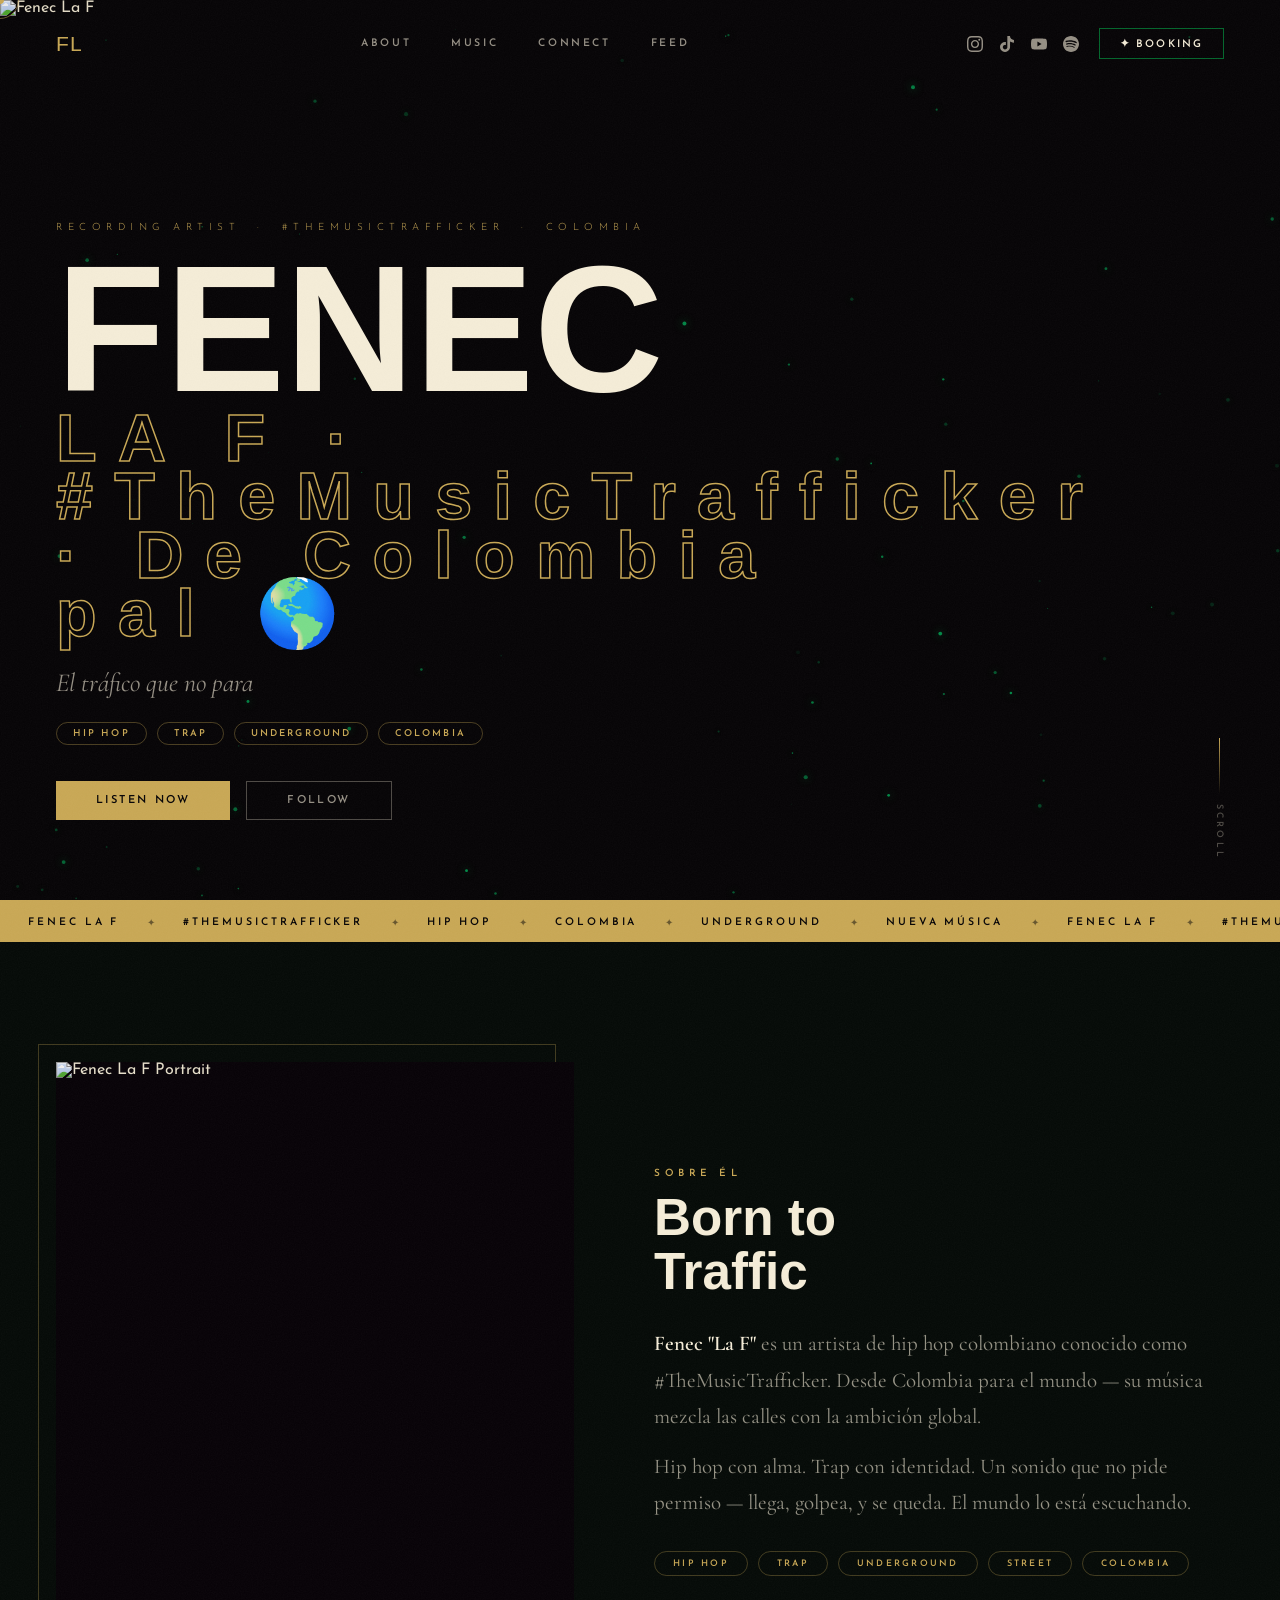
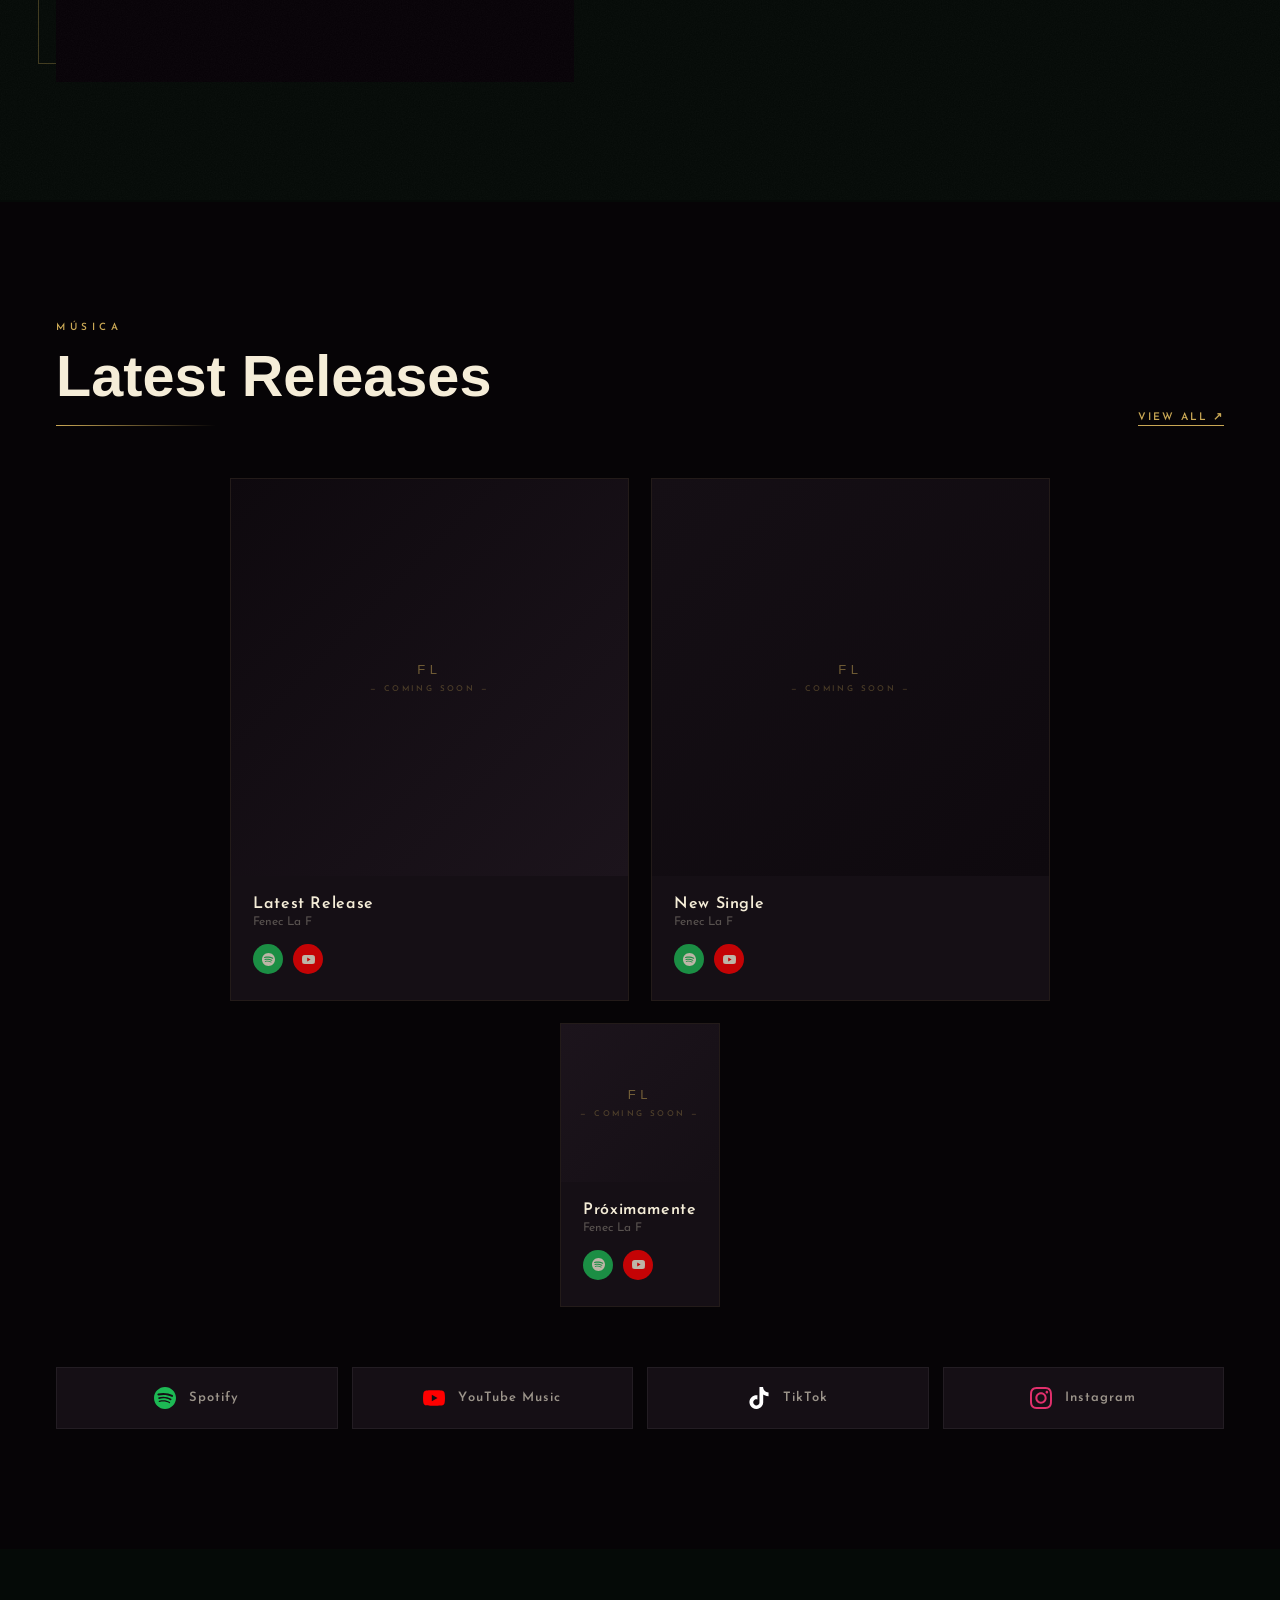
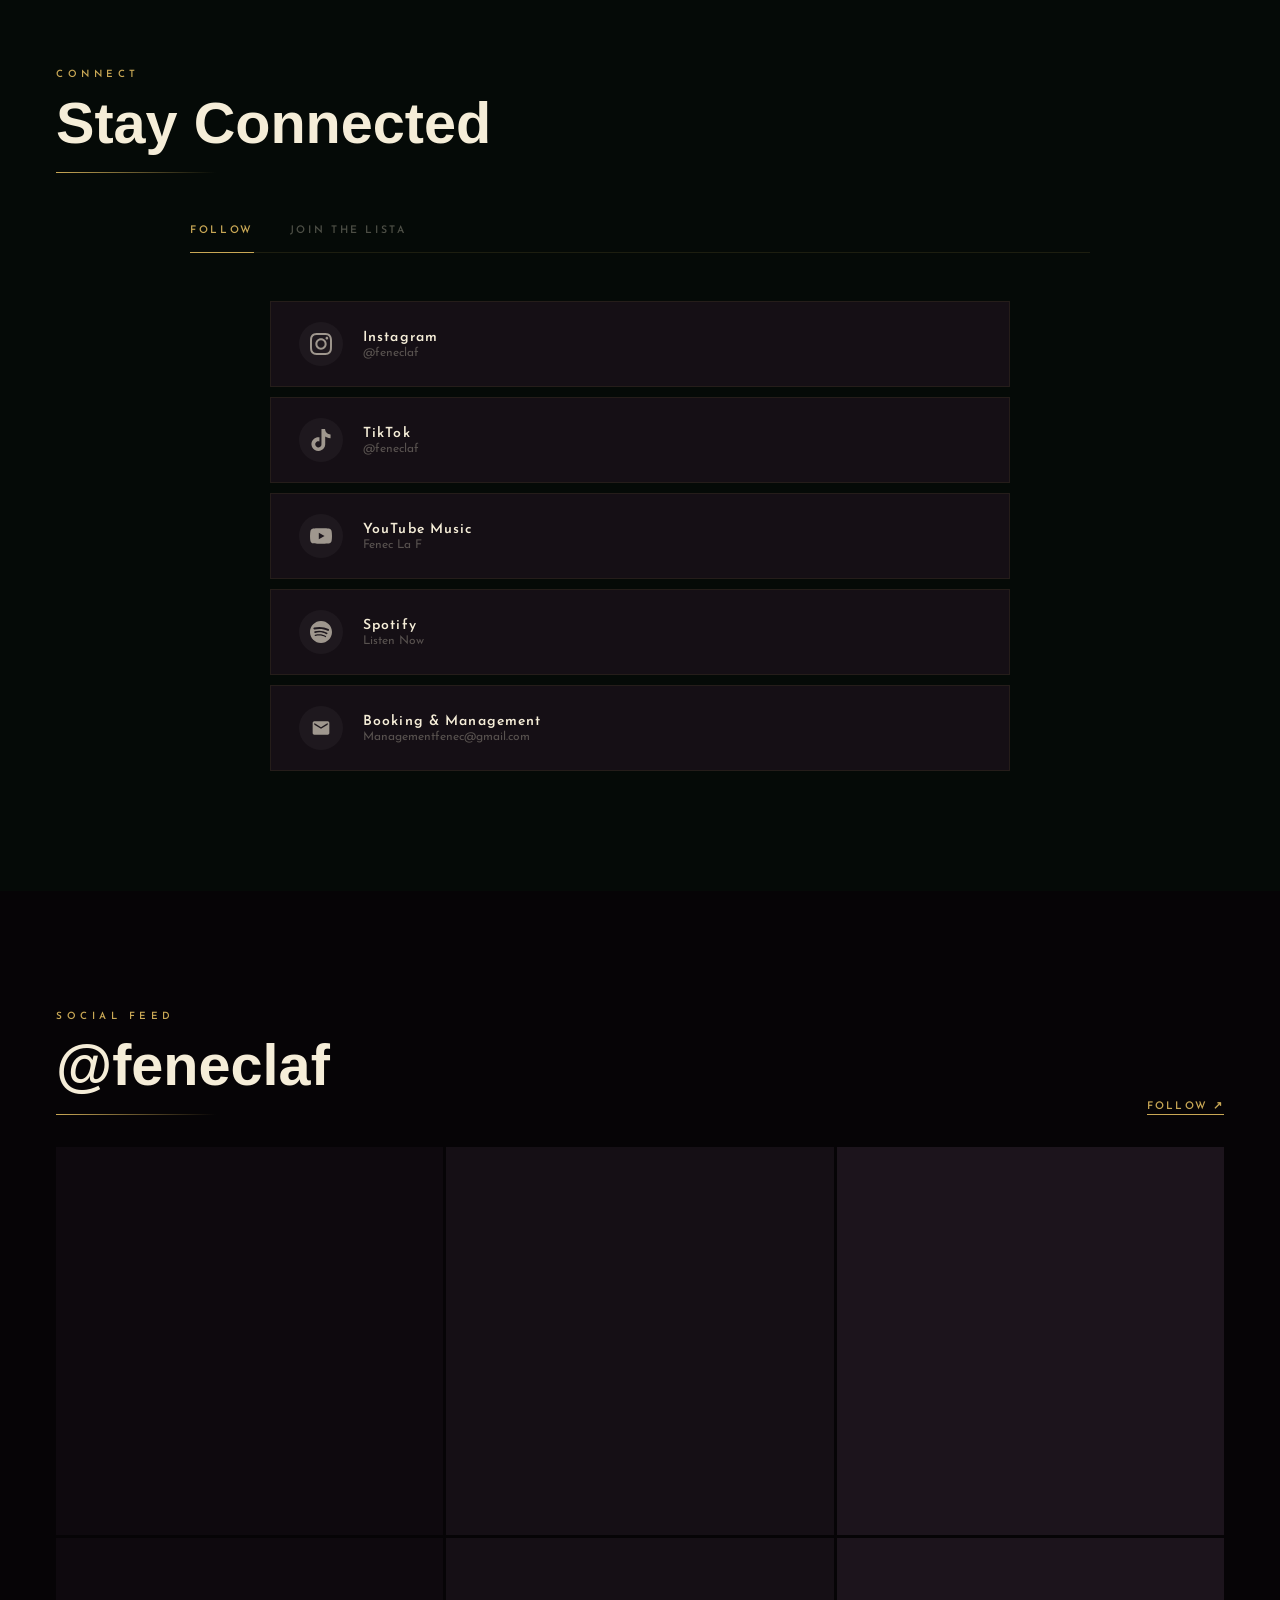
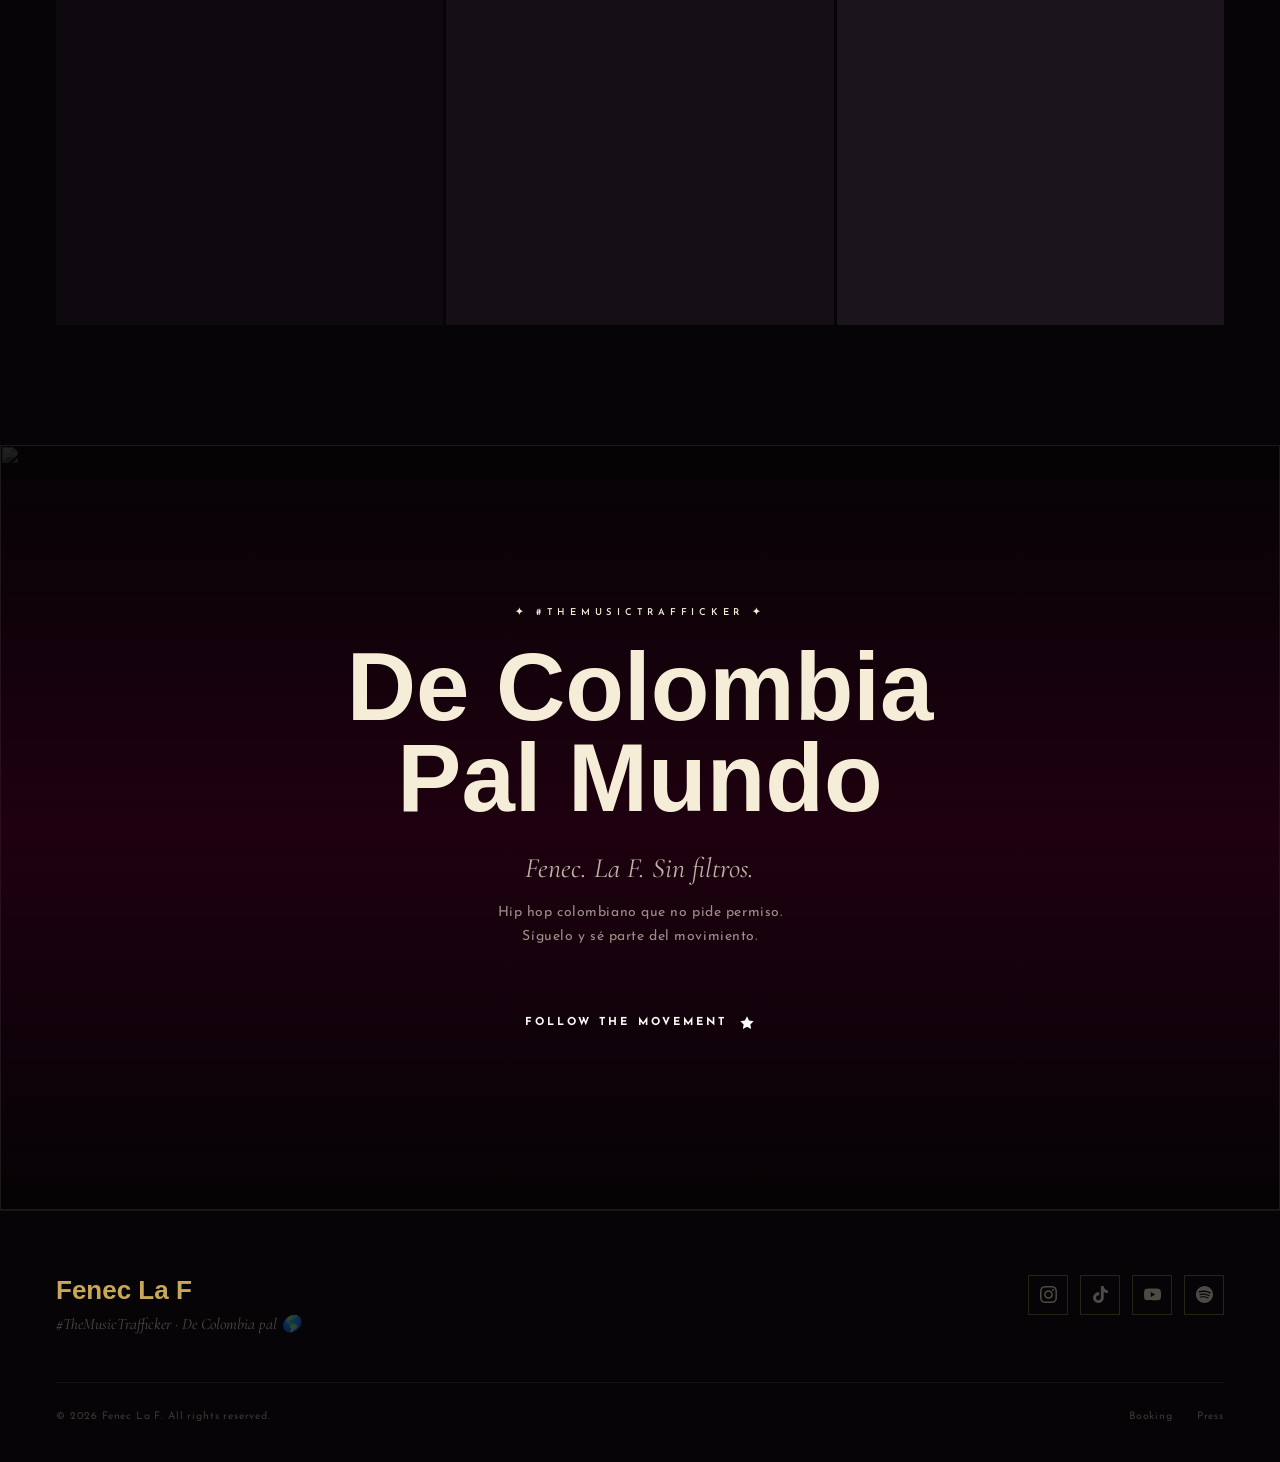
==== commit 970c61a0: "Fix Spotify artist ID in fenec-site (correct ID: 7AUhL5r52TeFO0zLB1c1aC)" ====
--- a/fenec-site/index.html
+++ b/fenec-site/index.html
@@ -1,5 +1,5 @@
 <!DOCTYPE html>
-<html lang="en">
+<html lang="es">
 <head>
   <meta charset="UTF-8">
   <meta name="viewport" content="width=device-width, initial-scale=1.0">
@@ -9,49 +9,42 @@
   <meta property="og:description" content="Recording Artist · #TheMusicTrafficker · De Colombia pal 🌎">
   <meta property="og:image" content="images/fenec-hero.jpg">
   <meta name="theme-color" content="#060406">
-
+  <!-- ══ PIXEL TRACKING — fill in your IDs ══════════════════════════
+       1. Meta Pixel: replace YOUR_META_PIXEL_ID
+       2. TikTok Pixel: replace YOUR_TIKTOK_PIXEL_ID
+  -->
+  <!-- Meta Pixel -->
+  <!-- <script>
+    !function(f,b,e,v,n,t,s){if(f.fbq)return;n=f.fbq=function(){n.callMethod?
+    n.callMethod.apply(n,arguments):n.queue.push(arguments)};if(!f._fbq)f._fbq=n;
+    n.push=n;n.loaded=!0;n.version='2.0';n.queue=[];t=b.createElement(e);t.async=!0;
+    t.src=v;s=b.getElementsByTagName(e)[0];s.parentNode.insertBefore(t,s)}(window,
+    document,'script','https://connect.facebook.net/en_US/fbevents.js');
+    fbq('init','YOUR_META_PIXEL_ID');fbq('track','PageView');
+  </script>
+  <noscript><img height="1" width="1" style="display:none"
+    src="https://www.facebook.com/tr?id=YOUR_META_PIXEL_ID&ev=PageView&noscript=1"/></noscript> -->
+  <!-- TikTok Pixel -->
+  <!-- <script>
+    !function(w,d,t){w.TiktokAnalyticsObject=t;var ttq=w[t]=w[t]||[];
+    ttq.methods=["page","track","identify","instances","debug","on","off","once","ready",
+    "alias","group","enableCookie","disableCookie","holdConsent","revokeConsent","grantConsent"];
+    ttq.setAndDefer=function(t,e){t[e]=function(){t.push([e].concat(Array.prototype.slice.call(arguments,0)))}};
+    for(var i=0;i<ttq.methods.length;i++)ttq.setAndDefer(ttq,ttq.methods[i]);
+    ttq.instance=function(t){for(var e=ttq._i[t]||[],n=0;n<ttq.methods.length;n++)
+    ttq.setAndDefer(e,ttq.methods[n]);return e};ttq.load=function(e,n){var r="https://analytics.tiktok.com/i18n/pixel/events.js",
+    a=n&&n.partner;ttq._i=ttq._i||{};ttq._i[e]=[];ttq._i[e]._u=r;ttq._t=ttq._t||{};
+    ttq._t[e]=+new Date;ttq._o=ttq._o||{};ttq._o[e]=n||{};
+    n=document.createElement("script");n.type="text/javascript";n.async=!0;n.src=r+"?sdkid="+e+"&lib="+t;
+    e=document.getElementsByTagName("script")[0];e.parentNode.insertBefore(n,e)};
+    ttq.load('YOUR_TIKTOK_PIXEL_ID');ttq.page();}(window,document,'ttq');
+  </script> -->
+  <!-- ══════════════════════════════════════════════════════════════ -->
+  <link rel="preload" as="image" href="images/fenec-hero.jpg" fetchpriority="high">
   <link rel="preconnect" href="https://fonts.googleapis.com">
   <link rel="preconnect" href="https://fonts.gstatic.com" crossorigin>
-  <link href="https://fonts.googleapis.com/css2?family=Bebas+Neue&family=Cinzel+Decorative:wght@400;700;900&family=Cormorant+Garamond:ital,wght@0,300;0,400;0,600;1,300;1,400;1,600&family=Josefin+Sans:wght@300;400;600&display=swap" rel="stylesheet">
+  <link href="https://fonts.googleapis.com/css2?family=Cinzel+Decorative:wght@400;700;900&family=Cormorant+Garamond:ital,wght@0,300;0,400;0,600;1,300;1,400;1,600&family=Josefin+Sans:wght@300;400;600&display=swap" rel="stylesheet">
   <link rel="stylesheet" href="css/style.css">
-  <style>
-    /* ── FENEC OVERRIDES ── */
-    :root {
-      --green:      #00C853;
-      --green-dim:  rgba(0,200,83,0.12);
-      --green-glow: rgba(0,200,83,0.40);
-    }
-    .top-bar { background: var(--green); }
-    .hero-name { font-family: 'Bebas Neue', sans-serif; letter-spacing: 0.06em; font-size: clamp(4rem, 14vw, 13rem); }
-    .hero-tagline { letter-spacing: 0.35em; font-size: clamp(0.65rem, 1.5vw, 0.85rem); color: var(--gold); text-transform: uppercase; }
-    .hero-bg { background: linear-gradient(180deg, #060a06 0%, #0a120a 100%); }
-    #cursor { background: var(--green); }
-    #cursor-outer { border-color: rgba(0,200,83,0.5); }
-    #cursor.link-hover { background: var(--gold); }
-    #cursor-outer.link-hover { border-color: rgba(201,168,85,0.5); }
-    .section-label { color: var(--green); border-color: var(--green); }
-    .btn-primary { background: var(--green); color: #060406; }
-    .btn-primary:hover { background: var(--gold); }
-    .links-tab.active { border-color: var(--green); color: var(--green); }
-    .link-card:hover { border-color: rgba(0,200,83,0.4); }
-    .link-card-icon { color: var(--green); }
-    .feed-item::after { background: linear-gradient(to top, rgba(0,200,83,0.18), transparent); }
-    .music-card:hover { border-color: rgba(0,200,83,0.35); }
-    .stat-num { color: var(--green); }
-    /* Hero placeholder bg */
-    .hero-bg-placeholder {
-      position: absolute; inset: 0;
-      background: linear-gradient(135deg, #060a06 0%, #0d1a0d 40%, #060a06 100%);
-      display: flex; align-items: center; justify-content: center;
-    }
-    /* Feed placeholder */
-    .feed-placeholder {
-      width: 100%; aspect-ratio: 1;
-      background: linear-gradient(135deg, #0d1a0d, #060a06);
-      display: flex; align-items: center; justify-content: center;
-      color: rgba(0,200,83,0.2); font-size: 2rem;
-    }
-  </style>
 </head>
 <body>
 
@@ -59,20 +52,11 @@
   <div id="cursor" aria-hidden="true"></div>
   <div id="cursor-outer" aria-hidden="true"></div>
 
-  <!-- TOP BAR -->
-  <div class="top-bar">
-    <a href="https://www.instagram.com/feneclaf/" target="_blank" rel="noopener" class="top-bar-link">
-      <span class="top-bar-star">✦</span>
-      <span>@feneclaf — Sígueme en Instagram</span>
-      <span class="top-bar-cta">Follow →</span>
-      <span class="top-bar-star">✦</span>
-    </a>
-  </div>
-
-  <!-- NAV -->
-  <nav id="nav">
+  <!-- NAV — no top bar for Fenec -->
+  <nav id="nav" style="top:0;">
     <a href="#" class="nav-logo">FL</a>
     <div class="nav-links">
+      <a href="#about">About</a>
       <a href="#music">Music</a>
       <a href="#links">Connect</a>
       <a href="#feed">Feed</a>
@@ -85,254 +69,464 @@
         <a href="https://www.tiktok.com/@feneclaf" class="nav-social-icon" target="_blank" rel="noopener" title="TikTok">
           <svg viewBox="0 0 24 24" fill="currentColor" width="16" height="16"><path d="M12.525.02c1.31-.02 2.61-.01 3.91-.02.08 1.53.63 3.09 1.75 4.17 1.12 1.11 2.7 1.62 4.24 1.79v4.03c-1.44-.05-2.89-.35-4.2-.97-.57-.26-1.1-.59-1.62-.93-.01 2.92.01 5.84-.02 8.75-.08 1.4-.54 2.79-1.35 3.94-1.31 1.92-3.58 3.17-5.91 3.21-1.43.08-2.86-.31-4.08-1.03-2.02-1.19-3.44-3.37-3.65-5.71-.02-.5-.03-1-.01-1.49.18-1.9 1.12-3.72 2.58-4.96 1.66-1.44 3.98-2.13 6.15-1.72.02 1.48-.04 2.96-.04 4.44-.99-.32-2.15-.23-3.02.37-.63.41-1.11 1.04-1.36 1.75-.21.51-.15 1.07-.14 1.61.24 1.64 1.82 3.02 3.5 2.87 1.12-.01 2.19-.66 2.77-1.61.19-.33.4-.67.41-1.06.1-1.79.06-3.57.07-5.36.01-4.03-.01-8.05.02-12.07z"/></svg>
         </a>
-        <a href="https://youtube.com/@feneclaf" class="nav-social-icon" target="_blank" rel="noopener" title="YouTube">
-          <svg viewBox="0 0 24 24" fill="currentColor" width="16" height="16"><path d="M23.498 6.186a3.016 3.016 0 0 0-2.122-2.136C19.505 3.545 12 3.545 12 3.545s-7.505 0-9.377.505A3.017 3.017 0 0 0 .502 6.186C0 8.07 0 12 0 12s0 3.93.502 5.814a3.016 3.016 0 0 0 2.122 2.136c1.871.505 9.376.505 9.376.505s7.505 0 9.377-.505a3.015 3.015 0 0 0 2.122-2.136C24 15.93 24 12 24 12s0-3.93-.502-5.814zM9.545 15.568V8.432L15.818 12l-6.273 3.568z"/></svg>
-        </a>
-      </div>
-      <button id="mobileToggle" class="mobile-toggle" aria-label="Menu">
-        <span></span><span></span><span></span>
-      </button>
-    </div>
+        <a href="https://music.youtube.com/channel/UCphgWFKMS3HZDRGmUUwRk9A" class="nav-social-icon" target="_blank" rel="noopener" title="YouTube Music">
+          <svg viewBox="0 0 24 24" fill="currentColor" width="16" height="16"><path d="M23.495 6.205a3.007 3.007 0 00-2.088-2.088c-1.87-.501-9.396-.501-9.396-.501s-7.507-.01-9.396.501A3.007 3.007 0 00.527 6.205a31.247 31.247 0 00-.522 5.805 31.247 31.247 0 00.522 5.783 3.007 3.007 0 002.088 2.088c1.868.502 9.396.502 9.396.502s7.506 0 9.396-.502a3.007 3.007 0 002.088-2.088 31.247 31.247 0 00.5-5.783 31.247 31.247 0 00-.5-5.805zM9.609 15.601V8.408l6.264 3.602z"/></svg>
+        </a>
+        <a href="https://open.spotify.com/artist/7AUhL5r52TeFO0zLB1c1aC" class="nav-social-icon" target="_blank" rel="noopener" title="Spotify">
+          <svg viewBox="0 0 24 24" fill="currentColor" width="16" height="16"><path d="M12 0C5.4 0 0 5.4 0 12s5.4 12 12 12 12-5.4 12-12S18.66 0 12 0zm5.521 17.34c-.24.359-.66.48-1.021.24-2.82-1.74-6.36-2.101-10.561-1.141-.418.122-.779-.179-.899-.539-.12-.421.18-.78.54-.9 4.56-1.021 8.52-.6 11.64 1.32.42.18.479.659.301 1.02zm1.44-3.3c-.301.42-.841.6-1.262.3-3.239-1.98-8.159-2.58-11.939-1.38-.479.12-1.02-.12-1.14-.6-.12-.48.12-1.021.6-1.141C9.6 9.9 15 10.561 18.72 12.84c.361.181.54.78.241 1.2zm.12-3.36C15.24 8.4 8.82 8.16 5.16 9.301c-.6.179-1.2-.181-1.38-.721-.18-.601.18-1.2.72-1.381 4.26-1.26 11.28-1.02 15.721 1.621.539.3.719 1.02.419 1.56-.299.421-1.02.599-1.559.3z"/></svg>
+        </a>
+      </div>
+      <a href="mailto:Managementfenec@gmail.com" class="nav-cta">✦ Booking</a>
+    </div>
+    <button class="nav-mobile-toggle" id="mobileToggle" aria-label="Menu">
+      <span></span><span></span><span></span>
+    </button>
   </nav>
 
   <!-- HERO -->
-  <section class="hero" id="hero">
+  <section id="hero">
     <div class="hero-bg">
-      <div class="hero-bg-placeholder">
-        <!-- Replace with: <img src="images/fenec-hero.jpg" alt="Fenec La F" loading="eager"> -->
-        <svg width="120" height="120" viewBox="0 0 24 24" fill="rgba(0,200,83,0.08)"><path d="M12 12c2.7 0 4.8-2.1 4.8-4.8S14.7 2.4 12 2.4 7.2 4.5 7.2 7.2 9.3 12 12 12zm0 2.4c-3.2 0-9.6 1.6-9.6 4.8v2.4h19.2v-2.4c0-3.2-6.4-4.8-9.6-4.8z"/></svg>
-      </div>
-    </div>
+      <img src="images/fenec-hero.jpg" alt="Fenec La F" loading="eager" style="background:#060406;">
+    </div>
+    <div class="hero-overlay"></div>
     <canvas id="particles"></canvas>
     <div class="hero-content">
-      <p class="hero-eyebrow reveal">De Colombia pal 🌎</p>
-      <h1 class="hero-name reveal">FENEC</h1>
-      <p class="hero-tagline reveal">LA F &nbsp;·&nbsp; #TheMusicTrafficker &nbsp;·&nbsp; Colombia</p>
-      <div class="hero-cta reveal">
-        <a href="https://open.spotify.com/artist/7AUhL5r52TeFO0zLB1c1aC" target="_blank" rel="noopener" class="btn-primary">Stream Now</a>
-        <a href="#links" class="btn-ghost">Connect</a>
-      </div>
-    </div>
-    <div class="hero-scroll-hint" aria-hidden="true">
-      <span>scroll</span>
+      <p class="hero-eyebrow">Recording Artist &nbsp;·&nbsp; #TheMusicTrafficker &nbsp;·&nbsp; Colombia</p>
+      <h1 class="hero-name">
+        <span class="name-mia">FENEC</span>
+        <span class="name-bandida">LA F · #TheMusicTrafficker · De Colombia pal 🌎</span>
+      </h1>
+      <p class="hero-tagline">El tráfico que no para</p>
+      <div class="hero-genres">
+        <span>Hip Hop</span>
+        <span>Trap</span>
+        <span>Underground</span>
+        <span>Colombia</span>
+      </div>
+      <div class="hero-ctas">
+        <a href="#music" class="btn-primary">Listen Now</a>
+        <a href="#links" class="btn-ghost">Follow</a>
+      </div>
+    </div>
+    <div class="scroll-indicator">
       <div class="scroll-line"></div>
+      <span>Scroll</span>
     </div>
   </section>
 
+  <!-- TICKER -->
+  <div class="ticker" aria-hidden="true">
+    <div class="ticker-track">
+      <span class="ticker-item">FENEC LA F</span><span class="ticker-dot">✦</span>
+      <span class="ticker-item">#THEMUSICTRAFFICKER</span><span class="ticker-dot">✦</span>
+      <span class="ticker-item">HIP HOP</span><span class="ticker-dot">✦</span>
+      <span class="ticker-item">COLOMBIA</span><span class="ticker-dot">✦</span>
+      <span class="ticker-item">UNDERGROUND</span><span class="ticker-dot">✦</span>
+      <span class="ticker-item">NUEVA MÚSICA</span><span class="ticker-dot">✦</span>
+      <span class="ticker-item">FENEC LA F</span><span class="ticker-dot">✦</span>
+      <span class="ticker-item">#THEMUSICTRAFFICKER</span><span class="ticker-dot">✦</span>
+      <span class="ticker-item">HIP HOP</span><span class="ticker-dot">✦</span>
+      <span class="ticker-item">COLOMBIA</span><span class="ticker-dot">✦</span>
+      <span class="ticker-item">UNDERGROUND</span><span class="ticker-dot">✦</span>
+      <span class="ticker-item">NUEVA MÚSICA</span><span class="ticker-dot">✦</span>
+    </div>
+  </div>
+
+  <!-- ABOUT -->
+  <section id="about">
+    <div class="about-image-wrap reveal from-left">
+      <div class="about-image-accent"></div>
+      <img src="images/fenec-1.jpg" alt="Fenec La F Portrait" style="background:#0E090E;">
+    </div>
+    <div class="about-text reveal">
+      <p class="section-label">Sobre Él</p>
+      <h2 class="about-title">Born to<br>Traffic</h2>
+      <p class="about-bio">
+        <strong>Fenec "La F"</strong> es un artista de hip hop colombiano conocido como #TheMusicTrafficker. Desde Colombia para el mundo — su música mezcla las calles con la ambición global.
+      </p>
+      <p class="about-bio">
+        Hip hop con alma. Trap con identidad. Un sonido que no pide permiso — llega, golpea, y se queda. El mundo lo está escuchando.
+      </p>
+      <div class="genre-tags">
+        <span class="genre-tag">Hip Hop</span>
+        <span class="genre-tag">Trap</span>
+        <span class="genre-tag">Underground</span>
+        <span class="genre-tag">Street</span>
+        <span class="genre-tag">Colombia</span>
+      </div>
+    </div>
+  </section>
+
   <!-- MUSIC -->
-  <section class="music section-pad" id="music">
-    <div class="container">
-      <div class="section-header reveal">
-        <span class="section-label">Music</span>
+  <section id="music">
+    <div class="music-header">
+      <div>
+        <p class="section-label">Música</p>
         <h2 class="section-title">Latest Releases</h2>
       </div>
-      <div class="music-grid">
-        <a href="https://open.spotify.com/artist/7AUhL5r52TeFO0zLB1c1aC" target="_blank" rel="noopener" class="music-card reveal">
-          <div class="music-art">
-            <div class="music-art-placeholder" style="background:linear-gradient(135deg,#0d1a0d,#060a06);aspect-ratio:1;display:flex;align-items:center;justify-content:center;">
-              <svg width="40" height="40" viewBox="0 0 24 24" fill="rgba(0,200,83,0.25)"><path d="M12 3v10.55c-.59-.34-1.27-.55-2-.55-2.21 0-4 1.79-4 4s1.79 4 4 4 4-1.79 4-4V7h4V3h-6z"/></svg>
+      <a href="https://open.spotify.com/artist/7AUhL5r52TeFO0zLB1c1aC" class="view-all" target="_blank" rel="noopener">View All ↗</a>
+    </div>
+
+    <div class="music-grid">
+
+      <!-- Track 1 -->
+      <a class="song-card reveal" href="https://open.spotify.com/artist/7AUhL5r52TeFO0zLB1c1aC" target="_blank" rel="noopener" style="text-decoration:none;color:inherit;">
+        <div class="song-art">
+          <div class="song-art-inner" style="background:linear-gradient(135deg,#0E090E 0%,#1C141C 100%);">
+            <span class="song-art-ms">FL</span>
+            <span class="song-art-soon">— Coming Soon —</span>
+          </div>
+          <div class="song-art-overlay">
+            <div class="play-btn">
+              <svg viewBox="0 0 24 24" fill="white" width="22" height="22"><path d="M8 5v14l11-7z"/></svg>
             </div>
           </div>
-          <div class="music-info">
-            <p class="music-title">Latest Single</p>
-            <p class="music-meta">Fenec La F · Stream on Spotify →</p>
-          </div>
-        </a>
-        <a href="https://youtube.com/@feneclaf" target="_blank" rel="noopener" class="music-card reveal">
-          <div class="music-art">
-            <div class="music-art-placeholder" style="background:linear-gradient(135deg,#1a0d0d,#060606);aspect-ratio:1;display:flex;align-items:center;justify-content:center;">
-              <svg width="40" height="40" viewBox="0 0 24 24" fill="rgba(200,100,0,0.3)"><path d="M23.498 6.186a3.016 3.016 0 0 0-2.122-2.136C19.505 3.545 12 3.545 12 3.545s-7.505 0-9.377.505A3.017 3.017 0 0 0 .502 6.186C0 8.07 0 12 0 12s0 3.93.502 5.814a3.016 3.016 0 0 0 2.122 2.136c1.871.505 9.376.505 9.376.505s7.505 0 9.377-.505a3.015 3.015 0 0 0 2.122-2.136C24 15.93 24 12 24 12s0-3.93-.502-5.814zM9.545 15.568V8.432L15.818 12l-6.273 3.568z"/></svg>
+        </div>
+        <div class="song-info">
+          <p class="song-title">Latest Release</p>
+          <p class="song-artist">Fenec La F</p>
+          <div class="song-platforms">
+            <span class="platform-icon platform-spotify" title="Spotify">
+              <svg viewBox="0 0 24 24" fill="currentColor" width="13" height="13"><path d="M12 0C5.4 0 0 5.4 0 12s5.4 12 12 12 12-5.4 12-12S18.66 0 12 0zm5.521 17.34c-.24.359-.66.48-1.021.24-2.82-1.74-6.36-2.101-10.561-1.141-.418.122-.779-.179-.899-.539-.12-.421.18-.78.54-.9 4.56-1.021 8.52-.6 11.64 1.32.42.18.479.659.301 1.02zm1.44-3.3c-.301.42-.841.6-1.262.3-3.239-1.98-8.159-2.58-11.939-1.38-.479.12-1.02-.12-1.14-.6-.12-.48.12-1.021.6-1.141C9.6 9.9 15 10.561 18.72 12.84c.361.181.54.78.241 1.2zm.12-3.36C15.24 8.4 8.82 8.16 5.16 9.301c-.6.179-1.2-.181-1.38-.721-.18-.601.18-1.2.72-1.381 4.26-1.26 11.28-1.02 15.721 1.621.539.3.719 1.02.419 1.56-.299.421-1.02.599-1.559.3z"/></svg>
+            </span>
+            <span class="platform-icon platform-youtube" title="YouTube Music">
+              <svg viewBox="0 0 24 24" fill="currentColor" width="13" height="13"><path d="M23.495 6.205a3.007 3.007 0 00-2.088-2.088c-1.87-.501-9.396-.501-9.396-.501s-7.507-.01-9.396.501A3.007 3.007 0 00.527 6.205a31.247 31.247 0 00-.522 5.805 31.247 31.247 0 00.522 5.783 3.007 3.007 0 002.088 2.088c1.868.502 9.396.502 9.396.502s7.506 0 9.396-.502a3.007 3.007 0 002.088-2.088 31.247 31.247 0 00.5-5.783 31.247 31.247 0 00-.5-5.805zM9.609 15.601V8.408l6.264 3.602z"/></svg>
+            </span>
+          </div>
+        </div>
+      </a>
+
+      <!-- Track 2 -->
+      <a class="song-card reveal" href="https://open.spotify.com/artist/7AUhL5r52TeFO0zLB1c1aC" target="_blank" rel="noopener" style="text-decoration:none;color:inherit;">
+        <div class="song-art">
+          <div class="song-art-inner" style="background:linear-gradient(135deg,#150F15 0%,#0E090E 100%);">
+            <span class="song-art-ms">FL</span>
+            <span class="song-art-soon">— Coming Soon —</span>
+          </div>
+          <div class="song-art-overlay">
+            <div class="play-btn">
+              <svg viewBox="0 0 24 24" fill="white" width="22" height="22"><path d="M8 5v14l11-7z"/></svg>
             </div>
           </div>
-          <div class="music-info">
-            <p class="music-title">Music Videos</p>
-            <p class="music-meta">Fenec La F · Watch on YouTube →</p>
-          </div>
-        </a>
-        <a href="https://www.tiktok.com/@feneclaf" target="_blank" rel="noopener" class="music-card reveal">
-          <div class="music-art">
-            <div class="music-art-placeholder" style="background:linear-gradient(135deg,#0a0d1a,#060406);aspect-ratio:1;display:flex;align-items:center;justify-content:center;">
-              <svg width="40" height="40" viewBox="0 0 24 24" fill="rgba(0,150,200,0.25)"><path d="M12.525.02c1.31-.02 2.61-.01 3.91-.02.08 1.53.63 3.09 1.75 4.17 1.12 1.11 2.7 1.62 4.24 1.79v4.03c-1.44-.05-2.89-.35-4.2-.97-.57-.26-1.1-.59-1.62-.93-.01 2.92.01 5.84-.02 8.75-.08 1.4-.54 2.79-1.35 3.94-1.31 1.92-3.58 3.17-5.91 3.21-1.43.08-2.86-.31-4.08-1.03-2.02-1.19-3.44-3.37-3.65-5.71-.02-.5-.03-1-.01-1.49.18-1.9 1.12-3.72 2.58-4.96 1.66-1.44 3.98-2.13 6.15-1.72.02 1.48-.04 2.96-.04 4.44-.99-.32-2.15-.23-3.02.37-.63.41-1.11 1.04-1.36 1.75-.21.51-.15 1.07-.14 1.61.24 1.64 1.82 3.02 3.5 2.87 1.12-.01 2.19-.66 2.77-1.61.19-.33.4-.67.41-1.06.1-1.79.06-3.57.07-5.36.01-4.03-.01-8.05.02-12.07z"/></svg>
+        </div>
+        <div class="song-info">
+          <p class="song-title">New Single</p>
+          <p class="song-artist">Fenec La F</p>
+          <div class="song-platforms">
+            <span class="platform-icon platform-spotify" title="Spotify">
+              <svg viewBox="0 0 24 24" fill="currentColor" width="13" height="13"><path d="M12 0C5.4 0 0 5.4 0 12s5.4 12 12 12 12-5.4 12-12S18.66 0 12 0zm5.521 17.34c-.24.359-.66.48-1.021.24-2.82-1.74-6.36-2.101-10.561-1.141-.418.122-.779-.179-.899-.539-.12-.421.18-.78.54-.9 4.56-1.021 8.52-.6 11.64 1.32.42.18.479.659.301 1.02zm1.44-3.3c-.301.42-.841.6-1.262.3-3.239-1.98-8.159-2.58-11.939-1.38-.479.12-1.02-.12-1.14-.6-.12-.48.12-1.021.6-1.141C9.6 9.9 15 10.561 18.72 12.84c.361.181.54.78.241 1.2zm.12-3.36C15.24 8.4 8.82 8.16 5.16 9.301c-.6.179-1.2-.181-1.38-.721-.18-.601.18-1.2.72-1.381 4.26-1.26 11.28-1.02 15.721 1.621.539.3.719 1.02.419 1.56-.299.421-1.02.599-1.559.3z"/></svg>
+            </span>
+            <span class="platform-icon platform-youtube" title="YouTube Music">
+              <svg viewBox="0 0 24 24" fill="currentColor" width="13" height="13"><path d="M23.495 6.205a3.007 3.007 0 00-2.088-2.088c-1.87-.501-9.396-.501-9.396-.501s-7.507-.01-9.396.501A3.007 3.007 0 00.527 6.205a31.247 31.247 0 00-.522 5.805 31.247 31.247 0 00.522 5.783 3.007 3.007 0 002.088 2.088c1.868.502 9.396.502 9.396.502s7.506 0 9.396-.502a3.007 3.007 0 002.088-2.088 31.247 31.247 0 00.5-5.783 31.247 31.247 0 00-.5-5.805zM9.609 15.601V8.408l6.264 3.602z"/></svg>
+            </span>
+          </div>
+        </div>
+      </a>
+
+      <!-- Track 3 — full width -->
+      <a class="song-card reveal" href="https://open.spotify.com/artist/7AUhL5r52TeFO0zLB1c1aC" target="_blank" rel="noopener" style="text-decoration:none;color:inherit;grid-column:1/-1;max-width:400px;margin:0 auto;">
+        <div class="song-art">
+          <div class="song-art-inner" style="background:linear-gradient(135deg,#1C141C 0%,#150F15 100%);">
+            <span class="song-art-ms">FL</span>
+            <span class="song-art-soon">— Coming Soon —</span>
+          </div>
+          <div class="song-art-overlay">
+            <div class="play-btn">
+              <svg viewBox="0 0 24 24" fill="white" width="22" height="22"><path d="M8 5v14l11-7z"/></svg>
             </div>
           </div>
-          <div class="music-info">
-            <p class="music-title">Short Clips</p>
-            <p class="music-meta">Fenec La F · Follow on TikTok →</p>
-          </div>
-        </a>
-      </div>
+        </div>
+        <div class="song-info">
+          <p class="song-title">Próximamente</p>
+          <p class="song-artist">Fenec La F</p>
+          <div class="song-platforms">
+            <span class="platform-icon platform-spotify" title="Spotify">
+              <svg viewBox="0 0 24 24" fill="currentColor" width="13" height="13"><path d="M12 0C5.4 0 0 5.4 0 12s5.4 12 12 12 12-5.4 12-12S18.66 0 12 0zm5.521 17.34c-.24.359-.66.48-1.021.24-2.82-1.74-6.36-2.101-10.561-1.141-.418.122-.779-.179-.899-.539-.12-.421.18-.78.54-.9 4.56-1.021 8.52-.6 11.64 1.32.42.18.479.659.301 1.02zm1.44-3.3c-.301.42-.841.6-1.262.3-3.239-1.98-8.159-2.58-11.939-1.38-.479.12-1.02-.12-1.14-.6-.12-.48.12-1.021.6-1.141C9.6 9.9 15 10.561 18.72 12.84c.361.181.54.78.241 1.2zm.12-3.36C15.24 8.4 8.82 8.16 5.16 9.301c-.6.179-1.2-.181-1.38-.721-.18-.601.18-1.2.72-1.381 4.26-1.26 11.28-1.02 15.721 1.621.539.3.719 1.02.419 1.56-.299.421-1.02.599-1.559.3z"/></svg>
+            </span>
+            <span class="platform-icon platform-youtube" title="YouTube Music">
+              <svg viewBox="0 0 24 24" fill="currentColor" width="13" height="13"><path d="M23.495 6.205a3.007 3.007 0 00-2.088-2.088c-1.87-.501-9.396-.501-9.396-.501s-7.507-.01-9.396.501A3.007 3.007 0 00.527 6.205a31.247 31.247 0 00-.522 5.805 31.247 31.247 0 00.522 5.783 3.007 3.007 0 002.088 2.088c1.868.502 9.396.502 9.396.502s7.506 0 9.396-.502a3.007 3.007 0 002.088-2.088 31.247 31.247 0 00.5-5.783 31.247 31.247 0 00-.5-5.805zM9.609 15.601V8.408l6.264 3.602z"/></svg>
+            </span>
+          </div>
+        </div>
+      </a>
+
+    </div>
+
+    <!-- Streaming Platforms -->
+    <div class="streaming-strip">
+      <a href="https://open.spotify.com/artist/7AUhL5r52TeFO0zLB1c1aC" class="stream-btn reveal" target="_blank" rel="noopener">
+        <svg viewBox="0 0 24 24" fill="#1DB954" width="22" height="22"><path d="M12 0C5.4 0 0 5.4 0 12s5.4 12 12 12 12-5.4 12-12S18.66 0 12 0zm5.521 17.34c-.24.359-.66.48-1.021.24-2.82-1.74-6.36-2.101-10.561-1.141-.418.122-.779-.179-.899-.539-.12-.421.18-.78.54-.9 4.56-1.021 8.52-.6 11.64 1.32.42.18.479.659.301 1.02zm1.44-3.3c-.301.42-.841.6-1.262.3-3.239-1.98-8.159-2.58-11.939-1.38-.479.12-1.02-.12-1.14-.6-.12-.48.12-1.021.6-1.141C9.6 9.9 15 10.561 18.72 12.84c.361.181.54.78.241 1.2zm.12-3.36C15.24 8.4 8.82 8.16 5.16 9.301c-.6.179-1.2-.181-1.38-.721-.18-.601.18-1.2.72-1.381 4.26-1.26 11.28-1.02 15.721 1.621.539.3.719 1.02.419 1.56-.299.421-1.02.599-1.559.3z"/></svg>
+        <span class="stream-btn-name">Spotify</span>
+      </a>
+      <a href="https://music.youtube.com/channel/UCphgWFKMS3HZDRGmUUwRk9A" class="stream-btn reveal" target="_blank" rel="noopener">
+        <svg viewBox="0 0 24 24" fill="#FF0000" width="22" height="22"><path d="M23.495 6.205a3.007 3.007 0 00-2.088-2.088c-1.87-.501-9.396-.501-9.396-.501s-7.507-.01-9.396.501A3.007 3.007 0 00.527 6.205a31.247 31.247 0 00-.522 5.805 31.247 31.247 0 00.522 5.783 3.007 3.007 0 002.088 2.088c1.868.502 9.396.502 9.396.502s7.506 0 9.396-.502a3.007 3.007 0 002.088-2.088 31.247 31.247 0 00.5-5.783 31.247 31.247 0 00-.5-5.805zM9.609 15.601V8.408l6.264 3.602z"/></svg>
+        <span class="stream-btn-name">YouTube Music</span>
+      </a>
+      <a href="https://www.tiktok.com/@feneclaf" class="stream-btn reveal" target="_blank" rel="noopener">
+        <svg viewBox="0 0 24 24" fill="white" width="22" height="22"><path d="M12.525.02c1.31-.02 2.61-.01 3.91-.02.08 1.53.63 3.09 1.75 4.17 1.12 1.11 2.7 1.62 4.24 1.79v4.03c-1.44-.05-2.89-.35-4.2-.97-.57-.26-1.1-.59-1.62-.93-.01 2.92.01 5.84-.02 8.75-.08 1.4-.54 2.79-1.35 3.94-1.31 1.92-3.58 3.17-5.91 3.21-1.43.08-2.86-.31-4.08-1.03-2.02-1.19-3.44-3.37-3.65-5.71-.02-.5-.03-1-.01-1.49.18-1.9 1.12-3.72 2.58-4.96 1.66-1.44 3.98-2.13 6.15-1.72.02 1.48-.04 2.96-.04 4.44-.99-.32-2.15-.23-3.02.37-.63.41-1.11 1.04-1.36 1.75-.21.51-.15 1.07-.14 1.61.24 1.64 1.82 3.02 3.5 2.87 1.12-.01 2.19-.66 2.77-1.61.19-.33.4-.67.41-1.06.1-1.79.06-3.57.07-5.36.01-4.03-.01-8.05.02-12.07z"/></svg>
+        <span class="stream-btn-name">TikTok</span>
+      </a>
+      <a href="https://www.instagram.com/feneclaf/" class="stream-btn reveal" target="_blank" rel="noopener">
+        <svg viewBox="0 0 24 24" fill="currentColor" width="22" height="22" style="color:#E1306C;"><path d="M12 2.163c3.204 0 3.584.012 4.85.07 3.252.148 4.771 1.691 4.919 4.919.058 1.265.069 1.645.069 4.849 0 3.205-.012 3.584-.069 4.849-.149 3.225-1.664 4.771-4.919 4.919-1.266.058-1.644.07-4.85.07-3.204 0-3.584-.012-4.849-.07-3.26-.149-4.771-1.699-4.919-4.92-.058-1.265-.07-1.644-.07-4.849 0-3.204.013-3.583.07-4.849.149-3.227 1.664-4.771 4.919-4.919 1.266-.057 1.645-.069 4.849-.069zm0-2.163c-3.259 0-3.667.014-4.947.072-4.358.2-6.78 2.618-6.98 6.98-.059 1.281-.073 1.689-.073 4.948 0 3.259.014 3.668.072 4.948.2 4.358 2.618 6.78 6.98 6.98 1.281.058 1.689.072 4.948.072 3.259 0 3.668-.014 4.948-.072 4.354-.2 6.782-2.618 6.979-6.98.059-1.28.073-1.689.073-4.948 0-3.259-.014-3.667-.072-4.947-.196-4.354-2.617-6.78-6.979-6.98-1.281-.059-1.69-.073-4.949-.073zm0 5.838c-3.403 0-6.162 2.759-6.162 6.162s2.759 6.163 6.162 6.163 6.162-2.759 6.162-6.163c0-3.403-2.759-6.162-6.162-6.162zm0 10.162c-2.209 0-4-1.79-4-4 0-2.209 1.791-4 4-4s4 1.791 4 4c0 2.21-1.791 4-4 4zm6.406-11.845c-.796 0-1.441.645-1.441 1.44s.645 1.44 1.441 1.44c.795 0 1.439-.645 1.439-1.44s-.644-1.44-1.439-1.44z"/></svg>
+        <span class="stream-btn-name">Instagram</span>
+      </a>
     </div>
   </section>
 
-  <!-- BIO -->
-  <section class="editorial section-pad" id="bio">
-    <div class="container editorial-grid">
-      <div class="editorial-img reveal">
-        <div style="width:100%;aspect-ratio:3/4;background:linear-gradient(135deg,#0d1a0d,#060a06);display:flex;align-items:center;justify-content:center;border:1px solid rgba(0,200,83,0.1);">
-          <!-- Replace with: <img src="images/fenec-editorial.jpg" alt="Fenec La F"> -->
-          <span style="color:rgba(0,200,83,0.2);font-size:0.75rem;letter-spacing:0.2em;text-transform:uppercase;">Add Photo</span>
-        </div>
-      </div>
-      <div class="editorial-text reveal">
-        <span class="section-label">About</span>
-        <h2 class="section-title">El Music Trafficker</h2>
-        <p class="editorial-body">
-          Fenec "La F" es un artista de hip hop colombiano conocido como <strong>#TheMusicTrafficker</strong> — traficando música desde Colombia para el mundo.
-        </p>
-        <p class="editorial-body" style="margin-top:1rem;">
-          Con 78K seguidores en Instagram y una presencia en crecimiento en todas las plataformas, Fenec representa la nueva ola del hip hop colombiano: crudo, auténtico y sin filtro.
-        </p>
-        <div class="editorial-stats" style="margin-top:2rem;display:flex;gap:2rem;">
-          <div>
-            <p class="stat-num" style="font-size:1.8rem;font-weight:700;color:var(--green);">78K</p>
-            <p style="font-size:0.75rem;letter-spacing:0.15em;color:var(--gold);text-transform:uppercase;">Instagram</p>
-          </div>
-          <div>
-            <p class="stat-num" style="font-size:1.8rem;font-weight:700;color:var(--green);">Colombia</p>
-            <p style="font-size:0.75rem;letter-spacing:0.15em;color:var(--gold);text-transform:uppercase;">Origin</p>
-          </div>
-        </div>
-        <div style="margin-top:2.5rem;">
-          <a href="https://open.spotify.com/artist/7AUhL5r52TeFO0zLB1c1aC" target="_blank" rel="noopener" class="btn-primary">Listen on Spotify</a>
-        </div>
-      </div>
-    </div>
+  <!-- SOCIAL LINKS -->
+  <section id="links">
+    <div class="links-header">
+      <p class="section-label reveal">Connect</p>
+      <h2 class="section-title reveal">Stay Connected</h2>
+    </div>
+
+    <!-- Tab navigation -->
+    <div class="links-tabs" role="tablist">
+      <button class="links-tab active" data-tab="follow" role="tab" aria-selected="true" aria-controls="links-panel-follow">Follow</button>
+      <button class="links-tab" data-tab="capture" role="tab" aria-selected="false" aria-controls="links-panel-capture">Join the Lista</button>
+    </div>
+
+    <!-- Tab: Follow -->
+    <div class="links-tab-panel active" id="links-panel-follow" role="tabpanel">
+      <div class="links-grid">
+
+        <a href="https://www.instagram.com/feneclaf/" class="link-card reveal" target="_blank" rel="noopener">
+          <div class="link-icon">
+            <svg viewBox="0 0 24 24" fill="currentColor" width="22" height="22"><path d="M12 2.163c3.204 0 3.584.012 4.85.07 3.252.148 4.771 1.691 4.919 4.919.058 1.265.069 1.645.069 4.849 0 3.205-.012 3.584-.069 4.849-.149 3.225-1.664 4.771-4.919 4.919-1.266.058-1.644.07-4.85.07-3.204 0-3.584-.012-4.849-.07-3.26-.149-4.771-1.699-4.919-4.92-.058-1.265-.07-1.644-.07-4.849 0-3.204.013-3.583.07-4.849.149-3.227 1.664-4.771 4.919-4.919 1.266-.057 1.645-.069 4.849-.069zm0-2.163c-3.259 0-3.667.014-4.947.072-4.358.2-6.78 2.618-6.98 6.98-.059 1.281-.073 1.689-.073 4.948 0 3.259.014 3.668.072 4.948.2 4.358 2.618 6.78 6.98 6.98 1.281.058 1.689.072 4.948.072 3.259 0 3.668-.014 4.948-.072 4.354-.2 6.782-2.618 6.979-6.98.059-1.28.073-1.689.073-4.948 0-3.259-.014-3.667-.072-4.947-.196-4.354-2.617-6.78-6.979-6.98-1.281-.059-1.69-.073-4.949-.073zm0 5.838c-3.403 0-6.162 2.759-6.162 6.162s2.759 6.163 6.162 6.163 6.162-2.759 6.162-6.163c0-3.403-2.759-6.162-6.162-6.162zm0 10.162c-2.209 0-4-1.79-4-4 0-2.209 1.791-4 4-4s4 1.791 4 4c0 2.21-1.791 4-4 4zm6.406-11.845c-.796 0-1.441.645-1.441 1.44s.645 1.44 1.441 1.44c.795 0 1.439-.645 1.439-1.44s-.644-1.44-1.439-1.44z"/></svg>
+          </div>
+          <div class="link-text">
+            <p class="link-name">Instagram</p>
+            <p class="link-handle">@feneclaf</p>
+          </div>
+          <span class="link-arrow">→</span>
+        </a>
+
+        <a href="https://www.tiktok.com/@feneclaf" class="link-card reveal" target="_blank" rel="noopener">
+          <div class="link-icon">
+            <svg viewBox="0 0 24 24" fill="currentColor" width="22" height="22"><path d="M12.525.02c1.31-.02 2.61-.01 3.91-.02.08 1.53.63 3.09 1.75 4.17 1.12 1.11 2.7 1.62 4.24 1.79v4.03c-1.44-.05-2.89-.35-4.2-.97-.57-.26-1.1-.59-1.62-.93-.01 2.92.01 5.84-.02 8.75-.08 1.4-.54 2.79-1.35 3.94-1.31 1.92-3.58 3.17-5.91 3.21-1.43.08-2.86-.31-4.08-1.03-2.02-1.19-3.44-3.37-3.65-5.71-.02-.5-.03-1-.01-1.49.18-1.9 1.12-3.72 2.58-4.96 1.66-1.44 3.98-2.13 6.15-1.72.02 1.48-.04 2.96-.04 4.44-.99-.32-2.15-.23-3.02.37-.63.41-1.11 1.04-1.36 1.75-.21.51-.15 1.07-.14 1.61.24 1.64 1.82 3.02 3.5 2.87 1.12-.01 2.19-.66 2.77-1.61.19-.33.4-.67.41-1.06.1-1.79.06-3.57.07-5.36.01-4.03-.01-8.05.02-12.07z"/></svg>
+          </div>
+          <div class="link-text">
+            <p class="link-name">TikTok</p>
+            <p class="link-handle">@feneclaf</p>
+          </div>
+          <span class="link-arrow">→</span>
+        </a>
+
+        <a href="https://music.youtube.com/channel/UCphgWFKMS3HZDRGmUUwRk9A" class="link-card reveal" target="_blank" rel="noopener">
+          <div class="link-icon">
+            <svg viewBox="0 0 24 24" fill="currentColor" width="22" height="22"><path d="M23.495 6.205a3.007 3.007 0 00-2.088-2.088c-1.87-.501-9.396-.501-9.396-.501s-7.507-.01-9.396.501A3.007 3.007 0 00.527 6.205a31.247 31.247 0 00-.522 5.805 31.247 31.247 0 00.522 5.783 3.007 3.007 0 002.088 2.088c1.868.502 9.396.502 9.396.502s7.506 0 9.396-.502a3.007 3.007 0 002.088-2.088 31.247 31.247 0 00.5-5.783 31.247 31.247 0 00-.5-5.805zM9.609 15.601V8.408l6.264 3.602z"/></svg>
+          </div>
+          <div class="link-text">
+            <p class="link-name">YouTube Music</p>
+            <p class="link-handle">Fenec La F</p>
+          </div>
+          <span class="link-arrow">→</span>
+        </a>
+
+        <a href="https://open.spotify.com/artist/7AUhL5r52TeFO0zLB1c1aC" class="link-card reveal" target="_blank" rel="noopener">
+          <div class="link-icon">
+            <svg viewBox="0 0 24 24" fill="currentColor" width="22" height="22"><path d="M12 0C5.4 0 0 5.4 0 12s5.4 12 12 12 12-5.4 12-12S18.66 0 12 0zm5.521 17.34c-.24.359-.66.48-1.021.24-2.82-1.74-6.36-2.101-10.561-1.141-.418.122-.779-.179-.899-.539-.12-.421.18-.78.54-.9 4.56-1.021 8.52-.6 11.64 1.32.42.18.479.659.301 1.02zm1.44-3.3c-.301.42-.841.6-1.262.3-3.239-1.98-8.159-2.58-11.939-1.38-.479.12-1.02-.12-1.14-.6-.12-.48.12-1.021.6-1.141C9.6 9.9 15 10.561 18.72 12.84c.361.181.54.78.241 1.2zm.12-3.36C15.24 8.4 8.82 8.16 5.16 9.301c-.6.179-1.2-.181-1.38-.721-.18-.601.18-1.2.72-1.381 4.26-1.26 11.28-1.02 15.721 1.621.539.3.719 1.02.419 1.56-.299.421-1.02.599-1.559.3z"/></svg>
+          </div>
+          <div class="link-text">
+            <p class="link-name">Spotify</p>
+            <p class="link-handle">Listen Now</p>
+          </div>
+          <span class="link-arrow">→</span>
+        </a>
+
+        <a href="mailto:Managementfenec@gmail.com" class="link-card reveal">
+          <div class="link-icon">
+            <svg viewBox="0 0 24 24" fill="currentColor" width="20" height="20"><path d="M20 4H4c-1.1 0-2 .9-2 2v12c0 1.1.9 2 2 2h16c1.1 0 2-.9 2-2V6c0-1.1-.9-2-2-2zm0 4l-8 5-8-5V6l8 5 8-5v2z"/></svg>
+          </div>
+          <div class="link-text">
+            <p class="link-name">Booking &amp; Management</p>
+            <p class="link-handle">Managementfenec@gmail.com</p>
+          </div>
+          <span class="link-arrow">→</span>
+        </a>
+
+      </div>
+    </div>
+
+    <!-- Tab: Join the Lista -->
+    <div class="links-tab-panel" id="links-panel-capture" role="tabpanel">
+      <!-- ══ FORMSPREE SETUP ═══════════════════════════════════════════
+           Sign up free at https://formspree.io/ and replace the three
+           action URLs below with your own form endpoints.
+             Email form  → YOUR_EMAIL_FORM_ID
+             SMS form    → YOUR_SMS_FORM_ID
+             WhatsApp    → YOUR_WA_FORM_ID
+      ════════════════════════════════════════════════════════════════ -->
+      <div class="capture-grid">
+
+        <!-- EMAIL -->
+        <div class="capture-card">
+          <div class="capture-icon">
+            <svg viewBox="0 0 24 24" fill="currentColor" width="20" height="20"><path d="M20 4H4c-1.1 0-2 .9-2 2v12c0 1.1.9 2 2 2h16c1.1 0 2-.9 2-2V6c0-1.1-.9-2-2-2zm0 4l-8 5-8-5V6l8 5 8-5v2z"/></svg>
+          </div>
+          <div class="capture-body">
+            <p class="capture-label">Email</p>
+            <h3 class="capture-title">Drops &amp; News</h3>
+            <p class="capture-sub">Every release, show, and exclusive — in your inbox first.</p>
+            <form class="capture-form" id="capture-email" action="https://formspree.io/f/YOUR_EMAIL_FORM_ID" method="POST">
+              <input type="hidden" name="_subject" value="New fan — Email">
+              <div class="capture-input-group">
+                <label for="cap-email" class="visually-hidden">Email address</label>
+                <input type="email" id="cap-email" name="email" placeholder="tu@email.com" required autocomplete="email">
+                <button type="submit" class="capture-submit" aria-label="Subscribe">✦</button>
+              </div>
+              <p class="capture-consent">No spam. Unsubscribe anytime.</p>
+            </form>
+            <div class="capture-success" id="success-email" hidden>
+              <div class="capture-success-icon">✦</div>
+              <p>You're in. Welcome.</p>
+            </div>
+          </div>
+        </div>
+
+        <!-- SMS -->
+        <div class="capture-card capture-card--sms">
+          <div class="capture-icon">
+            <svg viewBox="0 0 24 24" fill="currentColor" width="20" height="20"><path d="M20 2H4c-1.1 0-2 .9-2 2v18l4-4h14c1.1 0 2-.9 2-2V4c0-1.1-.9-2-2-2zm0 14H6l-2 2V4h16v12z"/></svg>
+          </div>
+          <div class="capture-body">
+            <p class="capture-label">Text Alerts</p>
+            <h3 class="capture-title">Show &amp; Drop Alerts</h3>
+            <p class="capture-sub">First to know. Tickets, new music, and secret shows sent straight to your phone.</p>
+            <form class="capture-form" id="capture-sms" action="https://formspree.io/f/YOUR_SMS_FORM_ID" method="POST">
+              <input type="hidden" name="_subject" value="New fan — SMS">
+              <div class="capture-input-group">
+                <label for="cap-phone" class="visually-hidden">Phone number</label>
+                <input type="tel" id="cap-phone" name="phone" placeholder="+57 300 000 0000" required autocomplete="tel">
+                <button type="submit" class="capture-submit capture-submit--sms" aria-label="Sign up for texts">
+                  <svg viewBox="0 0 24 24" fill="currentColor" width="15" height="15"><path d="M20 2H4c-1.1 0-2 .9-2 2v18l4-4h14c1.1 0 2-.9 2-2V4c0-1.1-.9-2-2-2zm0 14H6l-2 2V4h16v12z"/></svg>
+                </button>
+              </div>
+              <p class="capture-consent">Standard rates may apply. Reply STOP to opt out anytime.</p>
+            </form>
+            <div class="capture-success" id="success-sms" hidden>
+              <div class="capture-success-icon capture-success-icon--sms">✓</div>
+              <p>Got it. Watch your phone.</p>
+            </div>
+          </div>
+        </div>
+
+        <!-- WHATSAPP -->
+        <div class="capture-card capture-card--wa">
+          <div class="capture-icon">
+            <svg viewBox="0 0 24 24" fill="currentColor" width="20" height="20"><path d="M17.472 14.382c-.297-.149-1.758-.867-2.03-.967-.273-.099-.471-.148-.67.15-.197.297-.767.966-.94 1.164-.173.199-.347.223-.644.075-.297-.15-1.255-.463-2.39-1.475-.883-.788-1.48-1.761-1.653-2.059-.173-.297-.018-.458.13-.606.134-.133.298-.347.446-.52.149-.174.198-.298.298-.497.099-.198.05-.371-.025-.52-.075-.149-.669-1.612-.916-2.207-.242-.579-.487-.5-.669-.51-.173-.008-.371-.01-.57-.01-.198 0-.52.074-.792.372-.272.297-1.04 1.016-1.04 2.479 0 1.462 1.065 2.875 1.213 3.074.149.198 2.096 3.2 5.077 4.487.709.306 1.262.489 1.694.625.712.227 1.36.195 1.871.118.571-.085 1.758-.719 2.006-1.413.248-.694.248-1.289.173-1.413-.074-.124-.272-.198-.57-.347m-5.421 7.403h-.004a9.87 9.87 0 01-5.031-1.378l-.361-.214-3.741.982.998-3.648-.235-.374a9.86 9.86 0 01-1.51-5.26c.001-5.45 4.436-9.884 9.888-9.884 2.64 0 5.122 1.03 6.988 2.898a9.825 9.825 0 012.893 6.994c-.003 5.45-4.437 9.884-9.885 9.884m8.413-18.297A11.815 11.815 0 0012.05 0C5.495 0 .16 5.335.157 11.892c0 2.096.547 4.142 1.588 5.945L.057 24l6.305-1.654a11.882 11.882 0 005.683 1.448h.005c6.554 0 11.89-5.335 11.893-11.893a11.821 11.821 0 00-3.48-8.413z"/></svg>
+          </div>
+          <div class="capture-body">
+            <p class="capture-label">WhatsApp</p>
+            <h3 class="capture-title">Inner Circle</h3>
+            <p class="capture-sub">Direct access. Voice notes, previews, and live updates from Fenec himself.</p>
+            <form class="capture-form" id="capture-wa" action="https://formspree.io/f/YOUR_WA_FORM_ID" method="POST">
+              <input type="hidden" name="_subject" value="New fan — WhatsApp">
+              <div class="capture-input-group">
+                <label for="cap-wa" class="visually-hidden">WhatsApp number</label>
+                <input type="tel" id="cap-wa" name="whatsapp" placeholder="+57 300 000 0000" required autocomplete="tel">
+                <button type="submit" class="capture-submit capture-submit--wa" aria-label="Join on WhatsApp">
+                  <svg viewBox="0 0 24 24" fill="currentColor" width="15" height="15"><path d="M17.472 14.382c-.297-.149-1.758-.867-2.03-.967-.273-.099-.471-.148-.67.15-.197.297-.767.966-.94 1.164-.173.199-.347.223-.644.075-.297-.15-1.255-.463-2.39-1.475-.883-.788-1.48-1.761-1.653-2.059-.173-.297-.018-.458.13-.606.134-.133.298-.347.446-.52.149-.174.198-.298.298-.497.099-.198.05-.371-.025-.52-.075-.149-.669-1.612-.916-2.207-.242-.579-.487-.5-.669-.51-.173-.008-.371-.01-.57-.01-.198 0-.52.074-.792.372-.272.297-1.04 1.016-1.04 2.479 0 1.462 1.065 2.875 1.213 3.074.149.198 2.096 3.2 5.077 4.487.709.306 1.262.489 1.694.625.712.227 1.36.195 1.871.118.571-.085 1.758-.719 2.006-1.413.248-.694.248-1.289.173-1.413-.074-.124-.272-.198-.57-.347m-5.421 7.403h-.004a9.87 9.87 0 01-5.031-1.378l-.361-.214-3.741.982.998-3.648-.235-.374a9.86 9.86 0 01-1.51-5.26c.001-5.45 4.436-9.884 9.888-9.884 2.64 0 5.122 1.03 6.988 2.898a9.825 9.825 0 012.893 6.994c-.003 5.45-4.437 9.884-9.885 9.884m8.413-18.297A11.815 11.815 0 0012.05 0C5.495 0 .16 5.335.157 11.892c0 2.096.547 4.142 1.588 5.945L.057 24l6.305-1.654a11.882 11.882 0 005.683 1.448h.005c6.554 0 11.89-5.335 11.893-11.893a11.821 11.821 0 00-3.48-8.413z"/></svg>
+                </button>
+              </div>
+              <p class="capture-consent">We'll add you to the VIP broadcast list.</p>
+            </form>
+            <div class="capture-success" id="success-wa" hidden>
+              <div class="capture-success-icon capture-success-icon--wa">✓</div>
+              <p>On the list. Stay close.</p>
+            </div>
+          </div>
+        </div>
+
+      </div>
+    </div>
+
   </section>
 
-  <!-- CONNECT / LINKS -->
-  <section class="links section-pad" id="links">
-    <div class="container">
-      <div class="section-header reveal">
-        <span class="section-label">Connect</span>
-        <h2 class="section-title">Find Fenec</h2>
-      </div>
-      <div class="links-tabs reveal" role="tablist">
-        <button class="links-tab active" data-tab="socials" role="tab" aria-selected="true">Socials</button>
-        <button class="links-tab" data-tab="music" role="tab" aria-selected="false">Music</button>
-        <button class="links-tab" data-tab="booking" role="tab" aria-selected="false">Booking</button>
-      </div>
-
-      <div id="links-panel-socials" class="links-tab-panel active">
-        <div class="links-grid">
-          <a href="https://www.instagram.com/feneclaf/" target="_blank" rel="noopener" class="link-card">
-            <div class="link-card-icon">
-              <svg viewBox="0 0 24 24" fill="currentColor" width="24" height="24"><path d="M12 2.163c3.204 0 3.584.012 4.85.07 3.252.148 4.771 1.691 4.919 4.919.058 1.265.069 1.645.069 4.849 0 3.205-.012 3.584-.069 4.849-.149 3.225-1.664 4.771-4.919 4.919-1.266.058-1.644.07-4.85.07-3.204 0-3.584-.012-4.849-.07-3.26-.149-4.771-1.699-4.919-4.92-.058-1.265-.07-1.644-.07-4.849 0-3.204.013-3.583.07-4.849.149-3.227 1.664-4.771 4.919-4.919 1.266-.057 1.645-.069 4.849-.069zm0-2.163c-3.259 0-3.667.014-4.947.072-4.358.2-6.78 2.618-6.98 6.98-.059 1.281-.073 1.689-.073 4.948 0 3.259.014 3.668.072 4.948.2 4.358 2.618 6.78 6.98 6.98 1.281.058 1.689.072 4.948.072 3.259 0 3.668-.014 4.948-.072 4.354-.2 6.782-2.618 6.979-6.98.059-1.28.073-1.689.073-4.948 0-3.259-.014-3.667-.072-4.947-.196-4.354-2.617-6.78-6.979-6.98-1.281-.059-1.69-.073-4.949-.073zm0 5.838c-3.403 0-6.162 2.759-6.162 6.162s2.759 6.163 6.162 6.163 6.162-2.759 6.162-6.163c0-3.403-2.759-6.162-6.162-6.162zm0 10.162c-2.209 0-4-1.79-4-4 0-2.209 1.791-4 4-4s4 1.791 4 4c0 2.21-1.791 4-4 4zm6.406-11.845c-.796 0-1.441.645-1.441 1.44s.645 1.44 1.441 1.44c.795 0 1.439-.645 1.439-1.44s-.644-1.44-1.439-1.44z"/></svg>
-            </div>
-            <div class="link-card-text">
-              <p class="link-card-name">Instagram</p>
-              <p class="link-card-handle">@feneclaf</p>
-            </div>
-            <span class="link-card-arrow">→</span>
-          </a>
-          <a href="https://www.tiktok.com/@feneclaf" target="_blank" rel="noopener" class="link-card">
-            <div class="link-card-icon">
-              <svg viewBox="0 0 24 24" fill="currentColor" width="24" height="24"><path d="M12.525.02c1.31-.02 2.61-.01 3.91-.02.08 1.53.63 3.09 1.75 4.17 1.12 1.11 2.7 1.62 4.24 1.79v4.03c-1.44-.05-2.89-.35-4.2-.97-.57-.26-1.1-.59-1.62-.93-.01 2.92.01 5.84-.02 8.75-.08 1.4-.54 2.79-1.35 3.94-1.31 1.92-3.58 3.17-5.91 3.21-1.43.08-2.86-.31-4.08-1.03-2.02-1.19-3.44-3.37-3.65-5.71-.02-.5-.03-1-.01-1.49.18-1.9 1.12-3.72 2.58-4.96 1.66-1.44 3.98-2.13 6.15-1.72.02 1.48-.04 2.96-.04 4.44-.99-.32-2.15-.23-3.02.37-.63.41-1.11 1.04-1.36 1.75-.21.51-.15 1.07-.14 1.61.24 1.64 1.82 3.02 3.5 2.87 1.12-.01 2.19-.66 2.77-1.61.19-.33.4-.67.41-1.06.1-1.79.06-3.57.07-5.36.01-4.03-.01-8.05.02-12.07z"/></svg>
-            </div>
-            <div class="link-card-text">
-              <p class="link-card-name">TikTok</p>
-              <p class="link-card-handle">@feneclaf</p>
-            </div>
-            <span class="link-card-arrow">→</span>
-          </a>
-          <a href="https://x.com/feneclaf" target="_blank" rel="noopener" class="link-card">
-            <div class="link-card-icon">
-              <svg viewBox="0 0 24 24" fill="currentColor" width="24" height="24"><path d="M18.244 2.25h3.308l-7.227 8.26 8.502 11.24H16.17l-4.714-6.231-5.401 6.231H2.748l7.73-8.835L1.254 2.25H8.08l4.253 5.622zm-1.161 17.52h1.833L7.084 4.126H5.117z"/></svg>
-            </div>
-            <div class="link-card-text">
-              <p class="link-card-name">X / Twitter</p>
-              <p class="link-card-handle">@feneclaf</p>
-            </div>
-            <span class="link-card-arrow">→</span>
-          </a>
-        </div>
-      </div>
-
-      <div id="links-panel-music" class="links-tab-panel">
-        <div class="links-grid">
-          <a href="https://open.spotify.com/artist/7AUhL5r52TeFO0zLB1c1aC" target="_blank" rel="noopener" class="link-card">
-            <div class="link-card-icon" style="color:#1DB954;">
-              <svg viewBox="0 0 24 24" fill="currentColor" width="24" height="24"><path d="M12 0C5.4 0 0 5.4 0 12s5.4 12 12 12 12-5.4 12-12S18.66 0 12 0zm5.521 17.34c-.24.359-.66.48-1.021.24-2.82-1.74-6.36-2.101-10.561-1.141-.418.122-.779-.179-.899-.539-.12-.421.18-.78.54-.9 4.56-1.021 8.52-.6 11.64 1.32.42.18.479.659.301 1.02zm1.44-3.3c-.301.42-.841.6-1.262.3-3.239-1.98-8.159-2.58-11.939-1.38-.479.12-1.02-.12-1.14-.6-.12-.48.12-1.021.6-1.141C9.6 9.9 15 10.561 18.72 12.84c.361.181.54.78.241 1.2zm.12-3.36C15.24 8.4 8.82 8.16 5.16 9.301c-.6.179-1.2-.181-1.38-.721-.18-.601.18-1.2.72-1.381 4.26-1.26 11.28-1.02 15.721 1.621.539.3.719 1.02.419 1.56-.299.421-1.02.599-1.559.3z"/></svg>
-            </div>
-            <div class="link-card-text">
-              <p class="link-card-name">Spotify</p>
-              <p class="link-card-handle">Fenec La F</p>
-            </div>
-            <span class="link-card-arrow">→</span>
-          </a>
-          <a href="https://youtube.com/@feneclaf" target="_blank" rel="noopener" class="link-card">
-            <div class="link-card-icon" style="color:#FF0000;">
-              <svg viewBox="0 0 24 24" fill="currentColor" width="24" height="24"><path d="M23.498 6.186a3.016 3.016 0 0 0-2.122-2.136C19.505 3.545 12 3.545 12 3.545s-7.505 0-9.377.505A3.017 3.017 0 0 0 .502 6.186C0 8.07 0 12 0 12s0 3.93.502 5.814a3.016 3.016 0 0 0 2.122 2.136c1.871.505 9.376.505 9.376.505s7.505 0 9.377-.505a3.015 3.015 0 0 0 2.122-2.136C24 15.93 24 12 24 12s0-3.93-.502-5.814zM9.545 15.568V8.432L15.818 12l-6.273 3.568z"/></svg>
-            </div>
-            <div class="link-card-text">
-              <p class="link-card-name">YouTube</p>
-              <p class="link-card-handle">@feneclaf</p>
-            </div>
-            <span class="link-card-arrow">→</span>
-          </a>
-        </div>
-      </div>
-
-      <div id="links-panel-booking" class="links-tab-panel">
-        <div class="links-grid">
-          <a href="mailto:Managementfenec@gmail.com" class="link-card">
-            <div class="link-card-icon">
-              <svg viewBox="0 0 24 24" fill="currentColor" width="24" height="24"><path d="M20 4H4c-1.1 0-2 .9-2 2v12c0 1.1.9 2 2 2h16c1.1 0 2-.9 2-2V6c0-1.1-.9-2-2-2zm0 4l-8 5-8-5V6l8 5 8-5v2z"/></svg>
-            </div>
-            <div class="link-card-text">
-              <p class="link-card-name">Booking & Management</p>
-              <p class="link-card-handle">Managementfenec@gmail.com</p>
-            </div>
-            <span class="link-card-arrow">→</span>
-          </a>
-        </div>
-      </div>
+  <!-- SOCIAL FEED -->
+  <section id="feed">
+    <div class="feed-header">
+      <div>
+        <p class="section-label reveal">Social Feed</p>
+        <h2 class="section-title reveal">@feneclaf</h2>
+      </div>
+      <a href="https://www.instagram.com/feneclaf/" class="view-all reveal" target="_blank" rel="noopener">Follow ↗</a>
+    </div>
+    <!-- 6 placeholder image slots — drop fenec-1.jpg through fenec-6.jpg into images/ to fill -->
+    <div class="feed-grid">
+      <a class="feed-item" href="https://www.instagram.com/feneclaf/" target="_blank" rel="noopener" style="background:#0E090E;">
+        <img src="images/fenec-1.jpg" alt="Fenec La F" loading="lazy" onerror="this.style.display='none'">
+        <div class="feed-overlay"><span class="feed-stat">↗</span></div>
+      </a>
+      <a class="feed-item" href="https://www.instagram.com/feneclaf/" target="_blank" rel="noopener" style="background:#150F15;">
+        <img src="images/fenec-2.jpg" alt="Fenec La F" loading="lazy" onerror="this.style.display='none'">
+        <div class="feed-overlay"><span class="feed-stat">↗</span></div>
+      </a>
+      <a class="feed-item" href="https://www.instagram.com/feneclaf/" target="_blank" rel="noopener" style="background:#1C141C;">
+        <img src="images/fenec-3.jpg" alt="Fenec La F" loading="lazy" onerror="this.style.display='none'">
+        <div class="feed-overlay"><span class="feed-stat">↗</span></div>
+      </a>
+      <a class="feed-item" href="https://www.instagram.com/feneclaf/" target="_blank" rel="noopener" style="background:#0E090E;">
+        <img src="images/fenec-4.jpg" alt="Fenec La F" loading="lazy" onerror="this.style.display='none'">
+        <div class="feed-overlay"><span class="feed-stat">↗</span></div>
+      </a>
+      <a class="feed-item" href="https://www.instagram.com/feneclaf/" target="_blank" rel="noopener" style="background:#150F15;">
+        <img src="images/fenec-5.jpg" alt="Fenec La F" loading="lazy" onerror="this.style.display='none'">
+        <div class="feed-overlay"><span class="feed-stat">↗</span></div>
+      </a>
+      <a class="feed-item" href="https://www.instagram.com/feneclaf/" target="_blank" rel="noopener" style="background:#1C141C;">
+        <img src="images/fenec-6.jpg" alt="Fenec La F" loading="lazy" onerror="this.style.display='none'">
+        <div class="feed-overlay"><span class="feed-stat">↗</span></div>
+      </a>
     </div>
   </section>
 
-  <!-- FEED -->
-  <section class="feed section-pad" id="feed">
-    <div class="container">
-      <div class="section-header reveal">
-        <span class="section-label">Feed</span>
-        <h2 class="section-title">@feneclaf</h2>
-        <a href="https://www.instagram.com/feneclaf/" target="_blank" rel="noopener" class="section-link">Follow on Instagram →</a>
-      </div>
-      <div class="feed-grid">
-        <a href="https://www.instagram.com/feneclaf/" target="_blank" rel="noopener" class="feed-item reveal">
-          <div class="feed-placeholder">✦</div>
-        </a>
-        <a href="https://www.instagram.com/feneclaf/" target="_blank" rel="noopener" class="feed-item reveal">
-          <div class="feed-placeholder">✦</div>
-        </a>
-        <a href="https://www.instagram.com/feneclaf/" target="_blank" rel="noopener" class="feed-item reveal">
-          <div class="feed-placeholder">✦</div>
-        </a>
-        <a href="https://www.instagram.com/feneclaf/" target="_blank" rel="noopener" class="feed-item reveal">
-          <div class="feed-placeholder">✦</div>
-        </a>
-        <a href="https://www.instagram.com/feneclaf/" target="_blank" rel="noopener" class="feed-item reveal">
-          <div class="feed-placeholder">✦</div>
-        </a>
-        <a href="https://www.instagram.com/feneclaf/" target="_blank" rel="noopener" class="feed-item reveal">
-          <div class="feed-placeholder">✦</div>
-        </a>
-      </div>
+  <!-- MOVEMENT CTA (replaces "For the Real Fans" — no FanVue for Fenec) -->
+  <section id="real-fans">
+    <div class="fans-bg-img">
+      <img src="images/fenec-hero.jpg" alt="" aria-hidden="true" loading="lazy" style="background:#060406;">
+    </div>
+    <div class="fans-overlay"></div>
+    <div class="fans-content reveal">
+      <p class="fans-label">✦ #TheMusicTrafficker ✦</p>
+      <h2 class="fans-title">De Colombia<br>Pal Mundo</h2>
+      <p class="fans-sub">Fenec. La F. Sin filtros.</p>
+      <p class="fans-desc">Hip hop colombiano que no pide permiso.<br>Síguelo y sé parte del movimiento.</p>
+      <a href="https://www.instagram.com/feneclaf/" class="fans-cta" target="_blank" rel="noopener">
+        <span>Follow the Movement</span>
+        <svg viewBox="0 0 24 24" fill="currentColor" width="16" height="16"><path d="M12 2l3.09 6.26L22 9.27l-5 4.87 1.18 6.88L12 17.77l-6.18 3.25L7 14.14 2 9.27l6.91-1.01L12 2z"/></svg>
+      </a>
     </div>
   </section>
 
   <!-- FOOTER -->
-  <footer class="footer">
-    <div class="container footer-inner">
-      <p class="footer-logo">FENEC LA F</p>
-      <p class="footer-tagline">#TheMusicTrafficker · De Colombia pal 🌎</p>
-      <div class="footer-socials">
-        <a href="https://www.instagram.com/feneclaf/" target="_blank" rel="noopener">IG</a>
-        <a href="https://www.tiktok.com/@feneclaf" target="_blank" rel="noopener">TT</a>
-        <a href="https://youtube.com/@feneclaf" target="_blank" rel="noopener">YT</a>
-        <a href="https://x.com/feneclaf" target="_blank" rel="noopener">X</a>
-        <a href="https://open.spotify.com/artist/7AUhL5r52TeFO0zLB1c1aC" target="_blank" rel="noopener">SP</a>
-      </div>
-      <p class="footer-copy">© 2026 Fenec La F. All rights reserved.</p>
+  <footer>
+    <div class="footer-top">
+      <div class="footer-brand">
+        <p class="footer-logo">Fenec La F</p>
+        <p class="footer-tagline">#TheMusicTrafficker · De Colombia pal 🌎</p>
+      </div>
+      <div class="footer-social">
+        <a href="https://www.instagram.com/feneclaf/" target="_blank" rel="noopener" title="Instagram">
+          <svg viewBox="0 0 24 24" fill="currentColor" width="17" height="17"><path d="M12 2.163c3.204 0 3.584.012 4.85.07 3.252.148 4.771 1.691 4.919 4.919.058 1.265.069 1.645.069 4.849 0 3.205-.012 3.584-.069 4.849-.149 3.225-1.664 4.771-4.919 4.919-1.266.058-1.644.07-4.85.07-3.204 0-3.584-.012-4.849-.07-3.26-.149-4.771-1.699-4.919-4.92-.058-1.265-.07-1.644-.07-4.849 0-3.204.013-3.583.07-4.849.149-3.227 1.664-4.771 4.919-4.919 1.266-.057 1.645-.069 4.849-.069zm0-2.163c-3.259 0-3.667.014-4.947.072-4.358.2-6.78 2.618-6.98 6.98-.059 1.281-.073 1.689-.073 4.948 0 3.259.014 3.668.072 4.948.2 4.358 2.618 6.78 6.98 6.98 1.281.058 1.689.072 4.948.072 3.259 0 3.668-.014 4.948-.072 4.354-.2 6.782-2.618 6.979-6.98.059-1.28.073-1.689.073-4.948 0-3.259-.014-3.667-.072-4.947-.196-4.354-2.617-6.78-6.979-6.98-1.281-.059-1.69-.073-4.949-.073zm0 5.838c-3.403 0-6.162 2.759-6.162 6.162s2.759 6.163 6.162 6.163 6.162-2.759 6.162-6.163c0-3.403-2.759-6.162-6.162-6.162zm0 10.162c-2.209 0-4-1.79-4-4 0-2.209 1.791-4 4-4s4 1.791 4 4c0 2.21-1.791 4-4 4zm6.406-11.845c-.796 0-1.441.645-1.441 1.44s.645 1.44 1.441 1.44c.795 0 1.439-.645 1.439-1.44s-.644-1.44-1.439-1.44z"/></svg>
+        </a>
+        <a href="https://www.tiktok.com/@feneclaf" target="_blank" rel="noopener" title="TikTok">
+          <svg viewBox="0 0 24 24" fill="currentColor" width="17" height="17"><path d="M12.525.02c1.31-.02 2.61-.01 3.91-.02.08 1.53.63 3.09 1.75 4.17 1.12 1.11 2.7 1.62 4.24 1.79v4.03c-1.44-.05-2.89-.35-4.2-.97-.57-.26-1.1-.59-1.62-.93-.01 2.92.01 5.84-.02 8.75-.08 1.4-.54 2.79-1.35 3.94-1.31 1.92-3.58 3.17-5.91 3.21-1.43.08-2.86-.31-4.08-1.03-2.02-1.19-3.44-3.37-3.65-5.71-.02-.5-.03-1-.01-1.49.18-1.9 1.12-3.72 2.58-4.96 1.66-1.44 3.98-2.13 6.15-1.72.02 1.48-.04 2.96-.04 4.44-.99-.32-2.15-.23-3.02.37-.63.41-1.11 1.04-1.36 1.75-.21.51-.15 1.07-.14 1.61.24 1.64 1.82 3.02 3.5 2.87 1.12-.01 2.19-.66 2.77-1.61.19-.33.4-.67.41-1.06.1-1.79.06-3.57.07-5.36.01-4.03-.01-8.05.02-12.07z"/></svg>
+        </a>
+        <a href="https://music.youtube.com/channel/UCphgWFKMS3HZDRGmUUwRk9A" target="_blank" rel="noopener" title="YouTube Music">
+          <svg viewBox="0 0 24 24" fill="currentColor" width="17" height="17"><path d="M23.495 6.205a3.007 3.007 0 00-2.088-2.088c-1.87-.501-9.396-.501-9.396-.501s-7.507-.01-9.396.501A3.007 3.007 0 00.527 6.205a31.247 31.247 0 00-.522 5.805 31.247 31.247 0 00.522 5.783 3.007 3.007 0 002.088 2.088c1.868.502 9.396.502 9.396.502s7.506 0 9.396-.502a3.007 3.007 0 002.088-2.088 31.247 31.247 0 00.5-5.783 31.247 31.247 0 00-.5-5.805zM9.609 15.601V8.408l6.264 3.602z"/></svg>
+        </a>
+        <a href="https://open.spotify.com/artist/7AUhL5r52TeFO0zLB1c1aC" target="_blank" rel="noopener" title="Spotify">
+          <svg viewBox="0 0 24 24" fill="currentColor" width="17" height="17"><path d="M12 0C5.4 0 0 5.4 0 12s5.4 12 12 12 12-5.4 12-12S18.66 0 12 0zm5.521 17.34c-.24.359-.66.48-1.021.24-2.82-1.74-6.36-2.101-10.561-1.141-.418.122-.779-.179-.899-.539-.12-.421.18-.78.54-.9 4.56-1.021 8.52-.6 11.64 1.32.42.18.479.659.301 1.02zm1.44-3.3c-.301.42-.841.6-1.262.3-3.239-1.98-8.159-2.58-11.939-1.38-.479.12-1.02-.12-1.14-.6-.12-.48.12-1.021.6-1.141C9.6 9.9 15 10.561 18.72 12.84c.361.181.54.78.241 1.2zm.12-3.36C15.24 8.4 8.82 8.16 5.16 9.301c-.6.179-1.2-.181-1.38-.721-.18-.601.18-1.2.72-1.381 4.26-1.26 11.28-1.02 15.721 1.621.539.3.719 1.02.419 1.56-.299.421-1.02.599-1.559.3z"/></svg>
+        </a>
+      </div>
+    </div>
+    <div class="footer-bottom">
+      <p class="footer-copy">&copy; 2026 Fenec La F. All rights reserved.</p>
+      <div class="footer-links">
+        <a href="mailto:Managementfenec@gmail.com">Booking</a>
+        <a href="mailto:Managementfenec@gmail.com">Press</a>
+      </div>
     </div>
   </footer>
 
